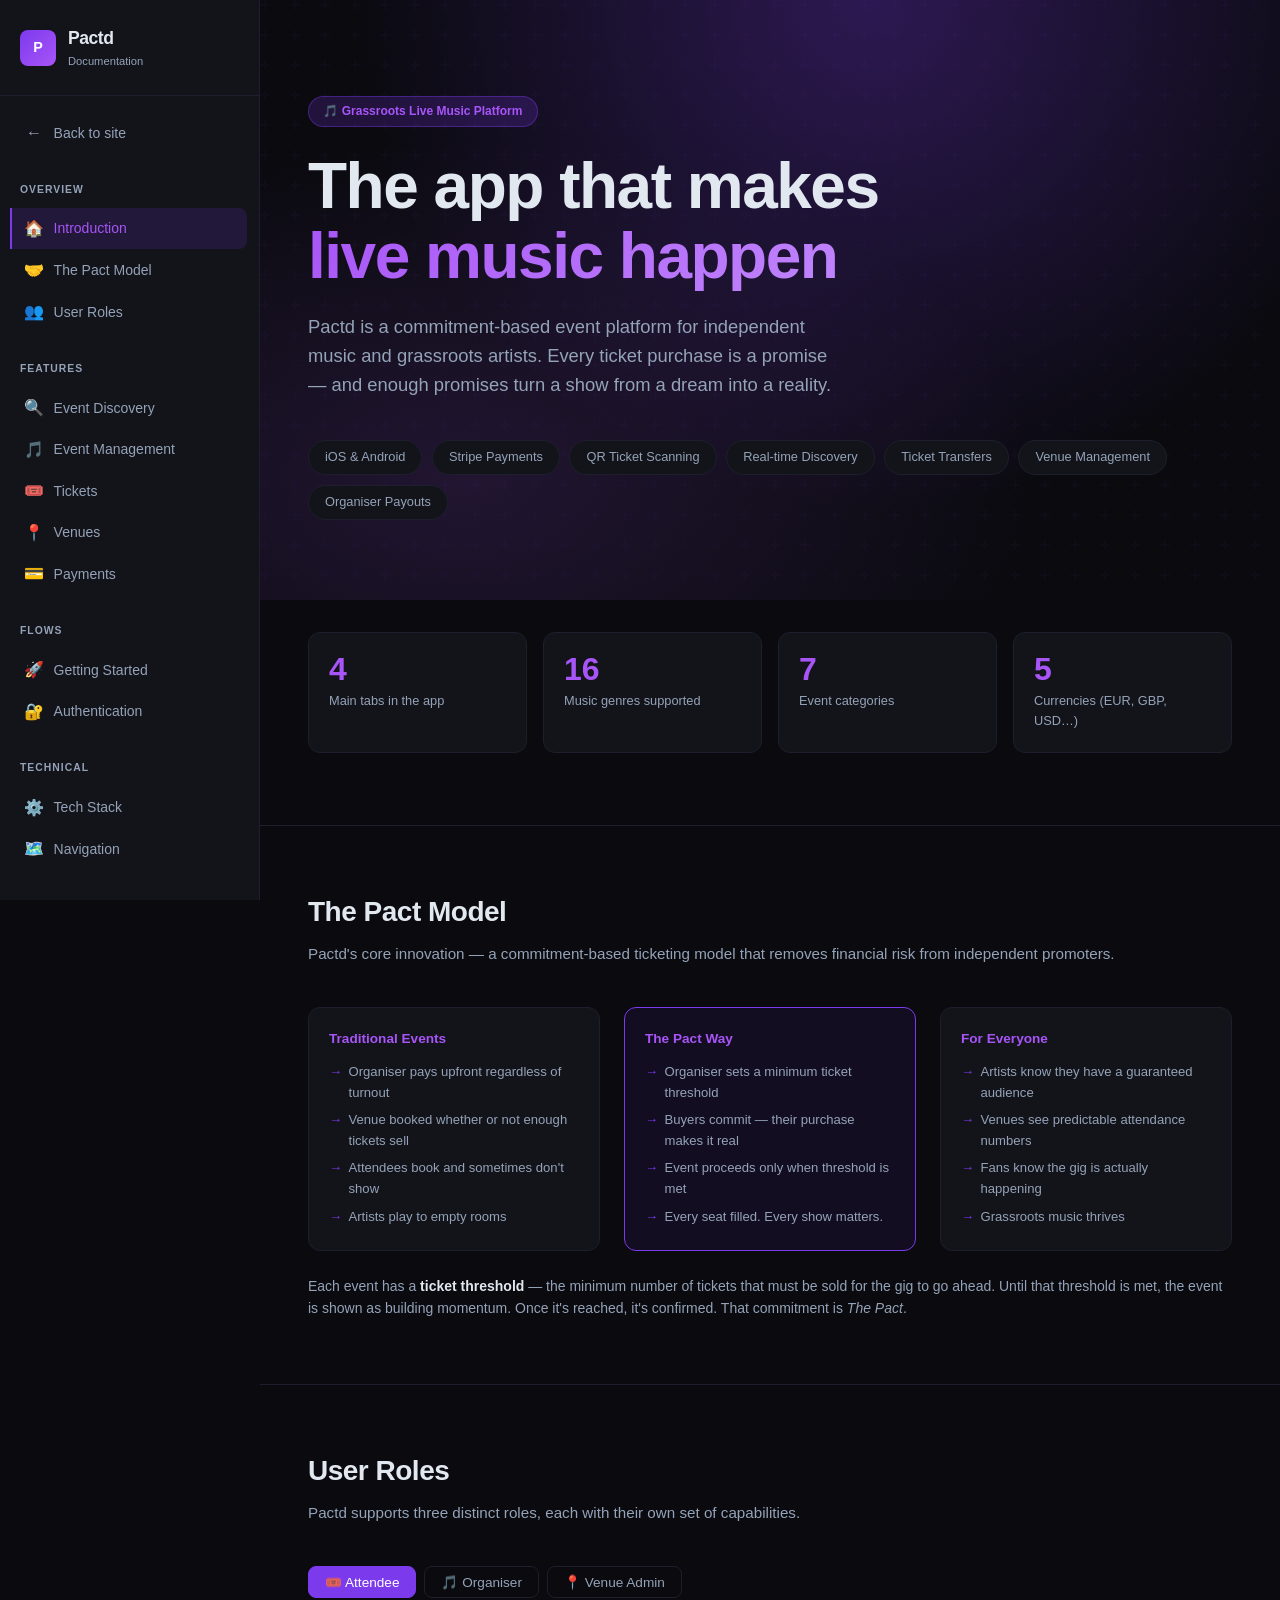
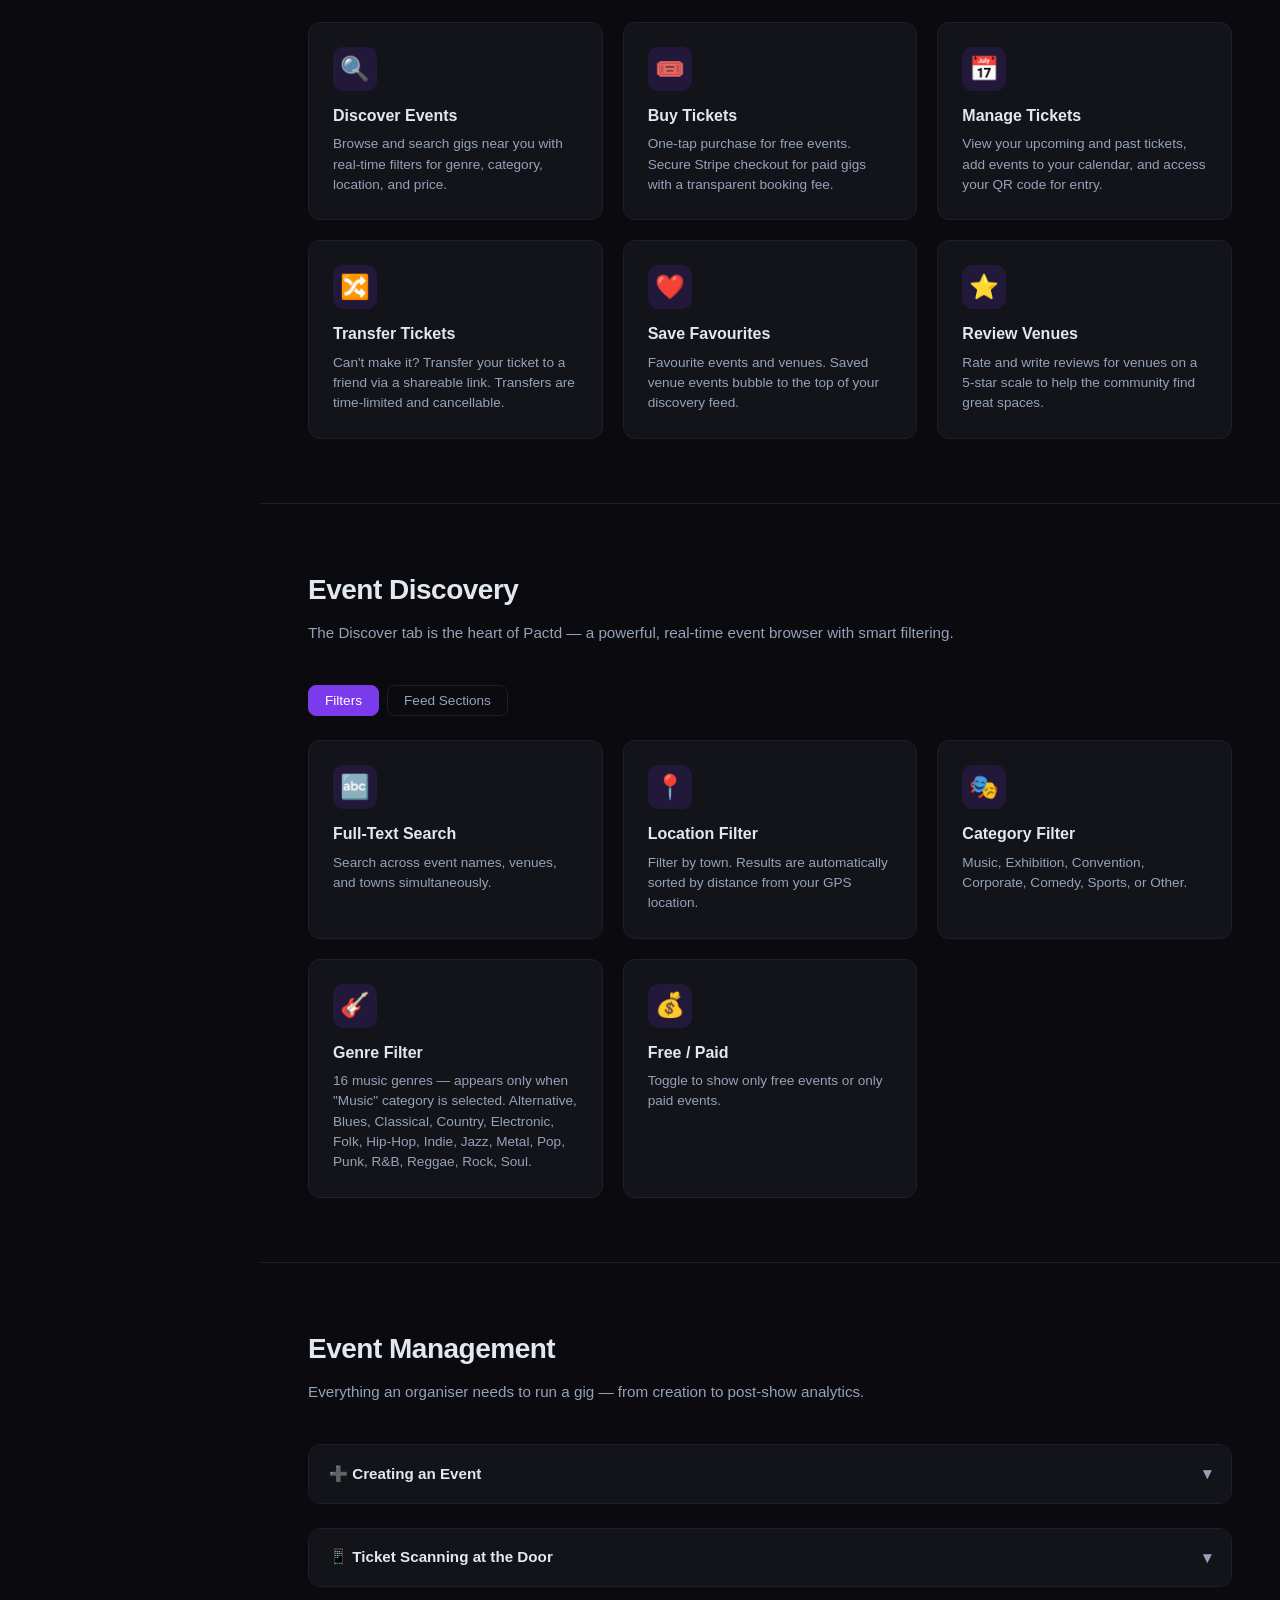
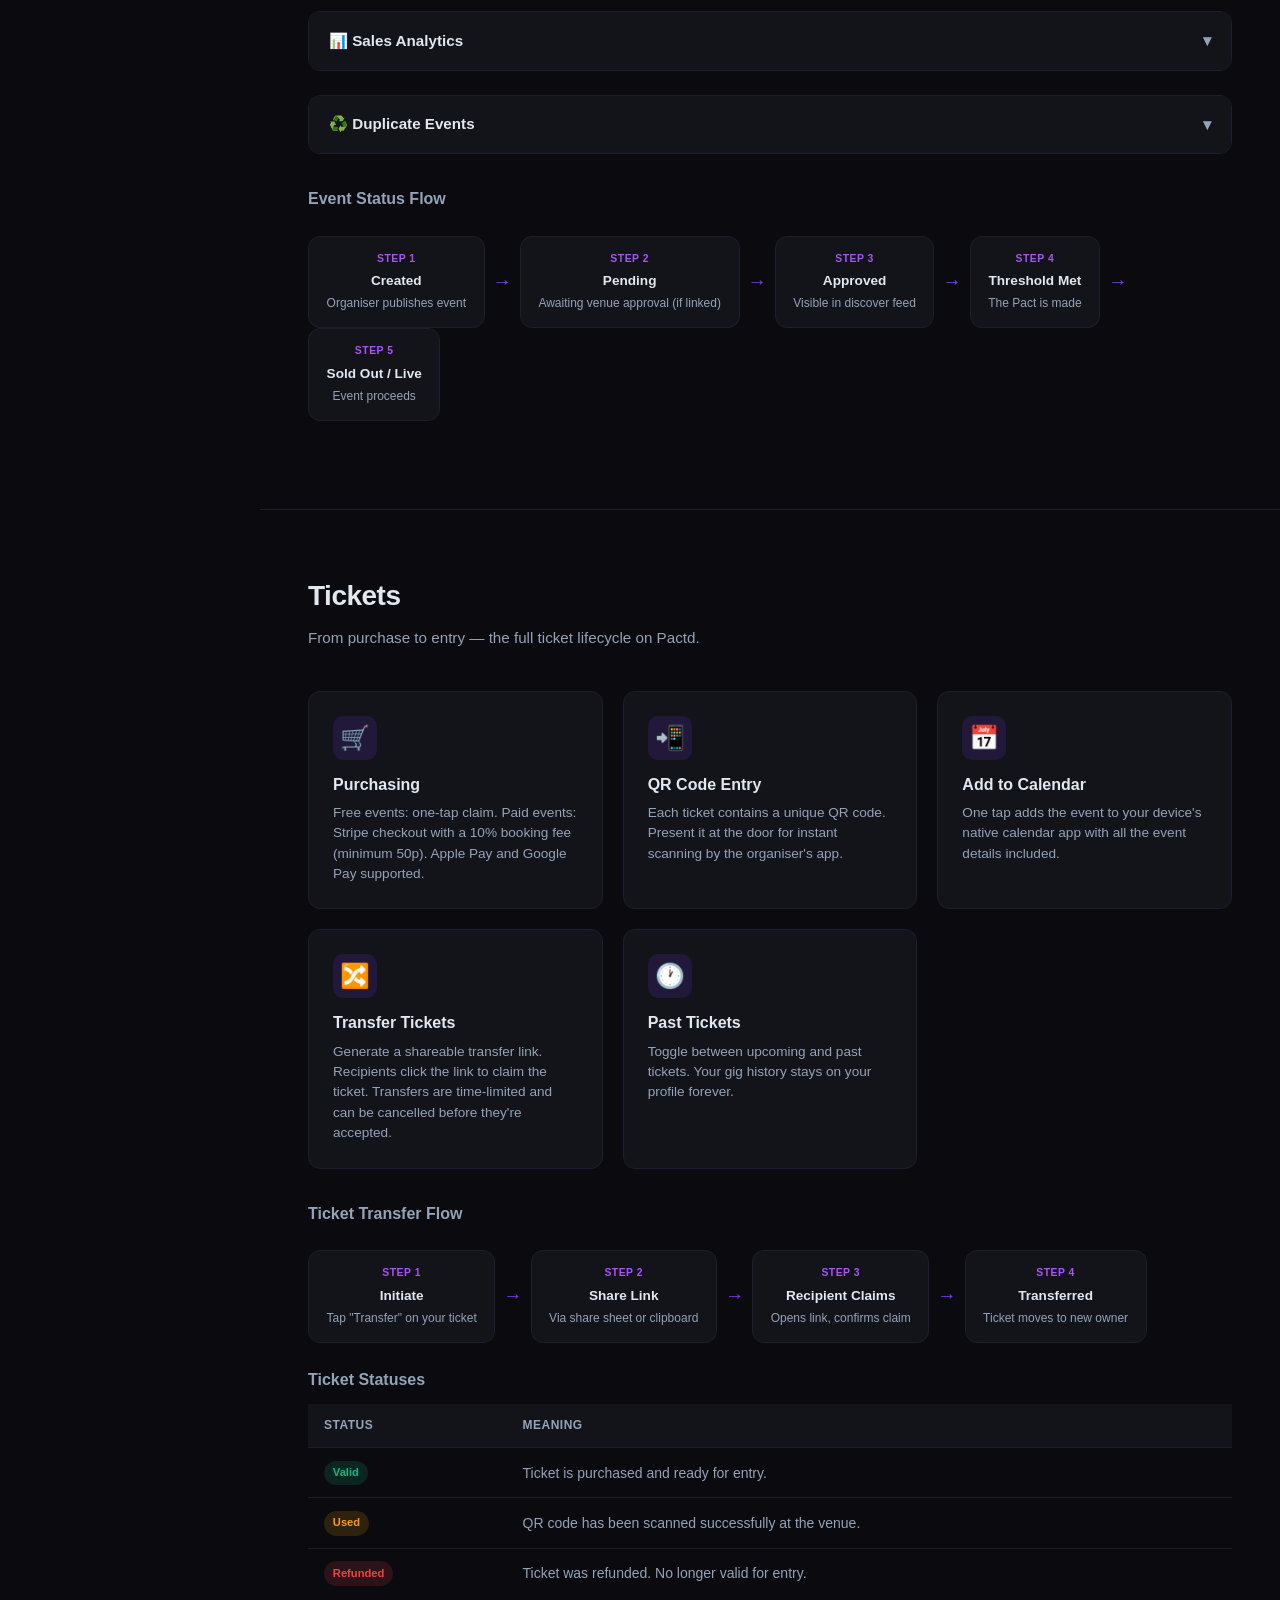
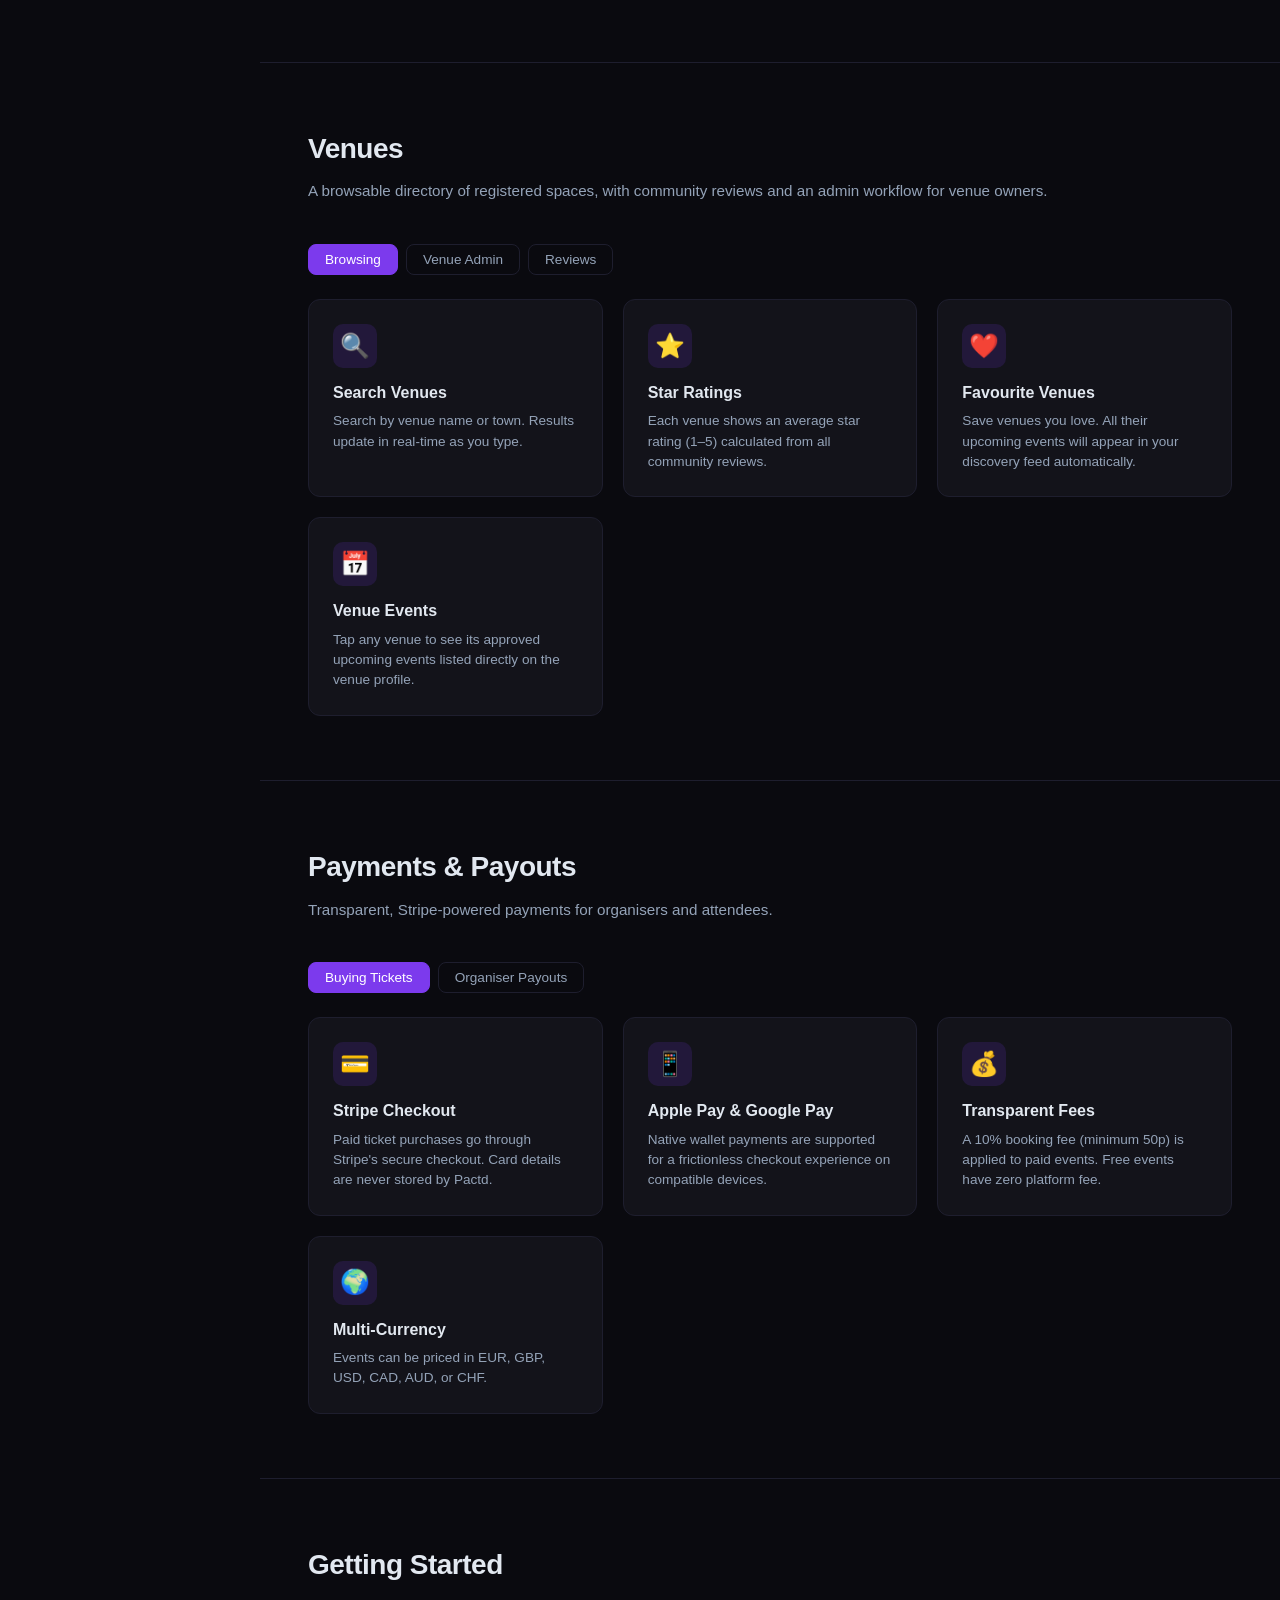
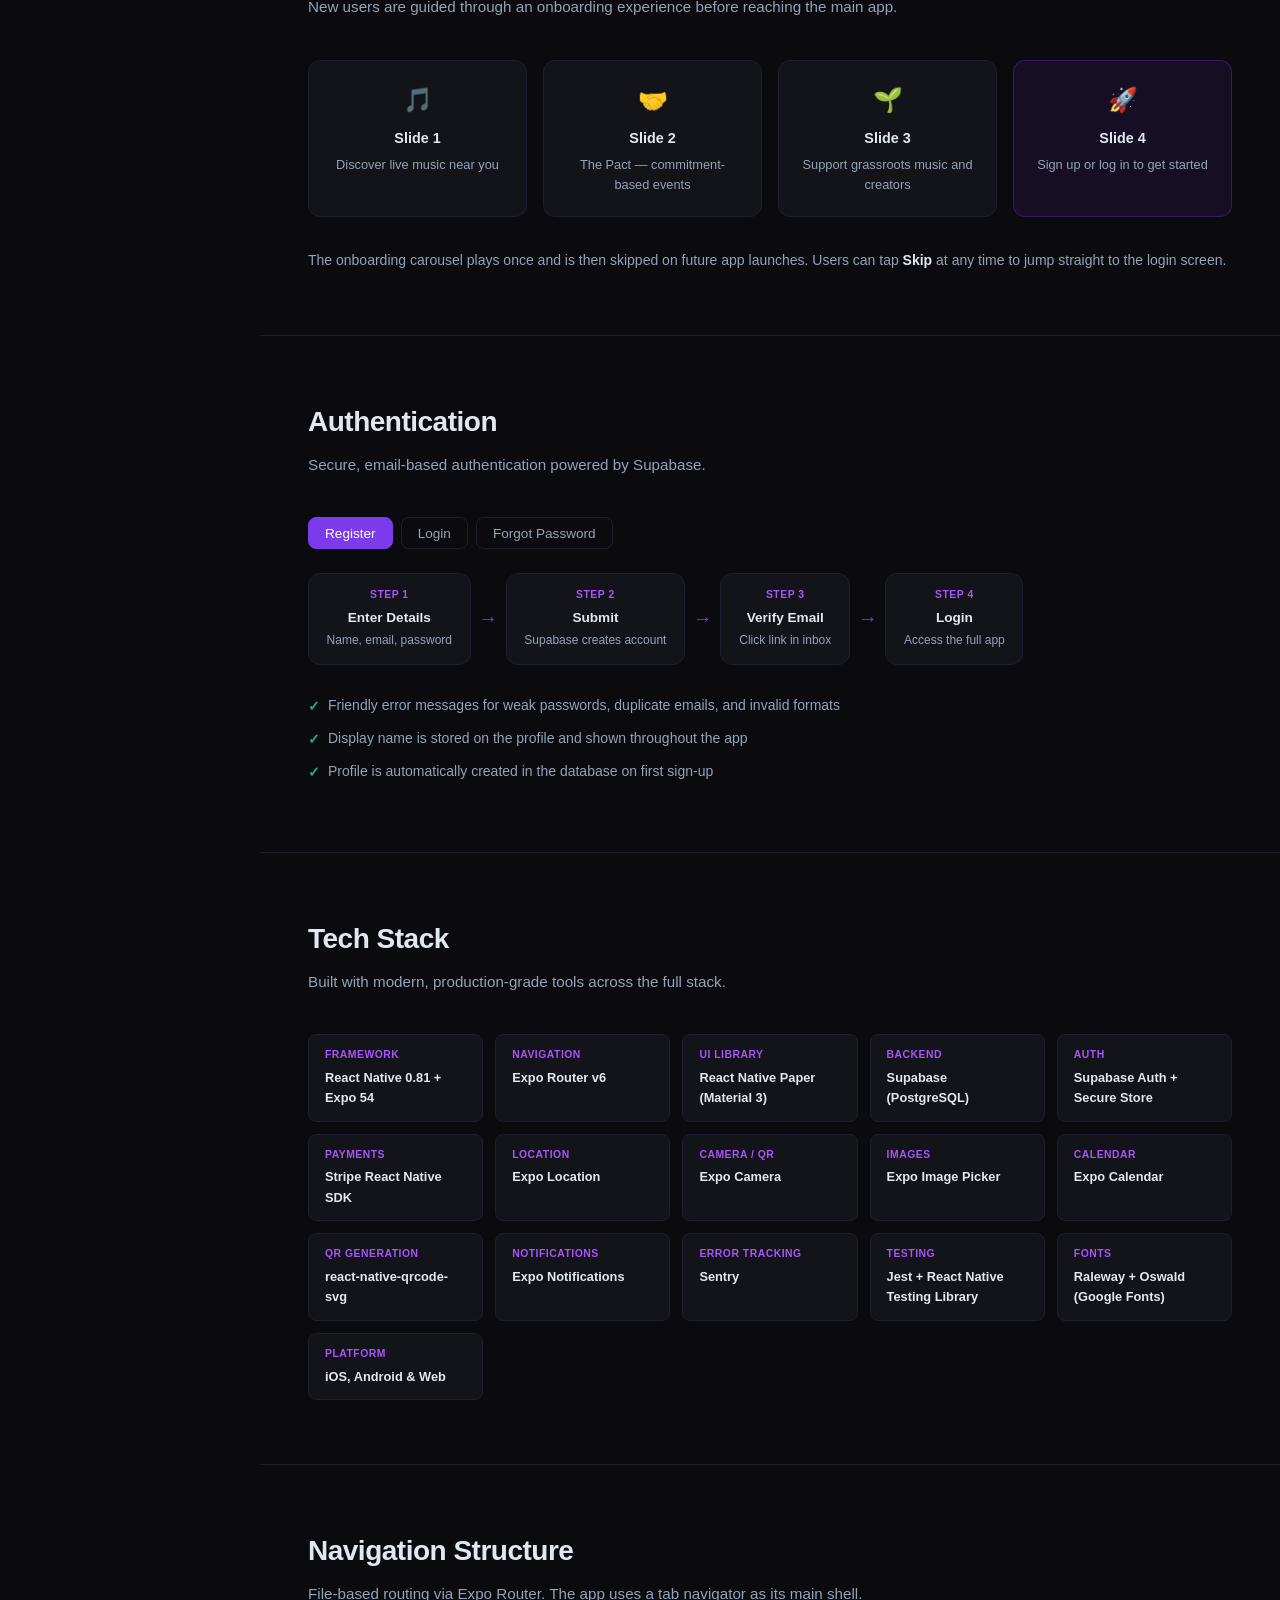
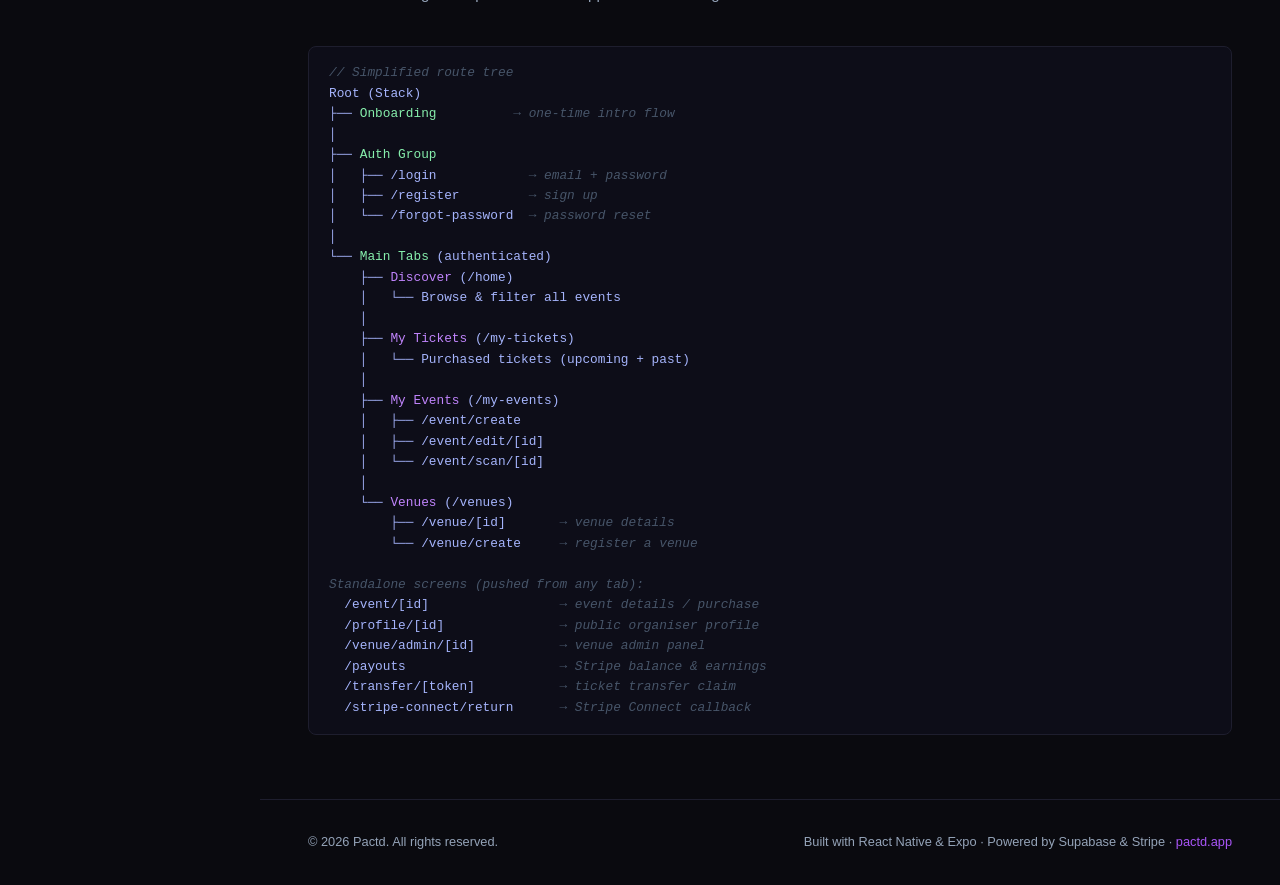
==== docs/index.html @ 8079dcaa "Adds docs page and links it into the main site nav and footer Co-Authored-By: Claude Sonnet 4.6 <nor" ====
<!DOCTYPE html>
<html lang="en">
<head>
  <meta charset="UTF-8" />
  <meta name="viewport" content="width=device-width, initial-scale=1.0" />
  <title>Pactd — Make It Happen</title>
  <meta name="description" content="Pactd is the commitment-based live music platform where ticket purchases make events happen. Discover, create, and attend live gigs powered by The Pact." />

  <style>
    :root {
      --bg:        #0A0A0F;
      --surface:   #13131A;
      --border:    #1E1E2E;
      --accent:    #7C3AED;
      --accent2:   #A855F7;
      --text:      #E2E8F0;
      --muted:     #94A3B8;
      --success:   #10B981;
      --warning:   #F59E0B;
      --danger:    #EF4444;
      --radius:    12px;
      --sidebar-w: 260px;
    }

    *, *::before, *::after { box-sizing: border-box; margin: 0; padding: 0; }

    html { scroll-behavior: smooth; }

    body {
      font-family: -apple-system, BlinkMacSystemFont, 'Segoe UI', Roboto, sans-serif;
      background: var(--bg);
      color: var(--text);
      line-height: 1.6;
    }

    /* ── Sidebar ── */
    .sidebar {
      position: fixed;
      top: 0; left: 0; bottom: 0;
      width: var(--sidebar-w);
      background: var(--surface);
      border-right: 1px solid var(--border);
      overflow-y: auto;
      z-index: 100;
      display: flex;
      flex-direction: column;
      padding: 0 0 2rem;
    }

    .sidebar-logo {
      padding: 1.5rem 1.25rem;
      border-bottom: 1px solid var(--border);
      display: flex;
      align-items: center;
      gap: .75rem;
    }

    .logo-mark {
      width: 36px; height: 36px;
      background: linear-gradient(135deg, var(--accent), var(--accent2));
      border-radius: 8px;
      display: flex; align-items: center; justify-content: center;
      font-weight: 800; font-size: .9rem; color: #fff;
      flex-shrink: 0;
    }

    .logo-text { font-weight: 700; font-size: 1.1rem; letter-spacing: -.5px; }
    .logo-sub  { font-size: .7rem; color: var(--muted); margin-top: 1px; }

    .sidebar nav { padding: 1rem .75rem; flex: 1; }

    .nav-section { margin-bottom: 1.5rem; }
    .nav-label {
      font-size: .65rem; font-weight: 700; letter-spacing: 1px;
      text-transform: uppercase; color: var(--muted);
      padding: .25rem .5rem; margin-bottom: .35rem;
    }

    .nav-link {
      display: flex; align-items: center; gap: .6rem;
      padding: .5rem .75rem;
      border-radius: 8px;
      color: var(--muted);
      text-decoration: none;
      font-size: .875rem;
      transition: all .15s;
      cursor: pointer;
    }
    .nav-link:hover, .nav-link.active {
      background: rgba(124,58,237,.15);
      color: var(--accent2);
    }
    .nav-link .icon { font-size: 1rem; width: 1.25rem; text-align: center; }

    /* ── Main content ── */
    .main {
      margin-left: var(--sidebar-w);
      min-height: 100vh;
    }

    /* ── Hero ── */
    .hero {
      background: radial-gradient(ellipse at 60% 0%, rgba(124,58,237,.3) 0%, transparent 60%),
                  radial-gradient(ellipse at 20% 80%, rgba(168,85,247,.15) 0%, transparent 50%),
                  var(--bg);
      padding: 6rem 3rem 5rem;
      position: relative;
      overflow: hidden;
    }

    .hero::after {
      content: '';
      position: absolute;
      inset: 0;
      background: url("data:image/svg+xml,%3Csvg width='60' height='60' viewBox='0 0 60 60' xmlns='http://www.w3.org/2000/svg'%3E%3Cg fill='none' fill-rule='evenodd'%3E%3Cg fill='%237C3AED' fill-opacity='0.03'%3E%3Cpath d='M36 34v-4h-2v4h-4v2h4v4h2v-4h4v-2h-4zm0-30V0h-2v4h-4v2h4v4h2V6h4V4h-4zM6 34v-4H4v4H0v2h4v4h2v-4h4v-2H6zM6 4V0H4v4H0v2h4v4h2V6h4V4H6z'/%3E%3C/g%3E%3C/g%3E%3C/svg%3E");
      pointer-events: none;
    }

    .hero-badge {
      display: inline-flex; align-items: center; gap: .5rem;
      background: rgba(124,58,237,.2);
      border: 1px solid rgba(124,58,237,.4);
      border-radius: 999px;
      padding: .3rem .9rem;
      font-size: .75rem; font-weight: 600; color: var(--accent2);
      margin-bottom: 1.5rem;
      position: relative; z-index: 1;
    }

    .hero h1 {
      font-size: clamp(2.5rem, 5vw, 4rem);
      font-weight: 800;
      line-height: 1.1;
      letter-spacing: -1.5px;
      margin-bottom: 1.25rem;
      position: relative; z-index: 1;
    }

    .hero h1 span {
      background: linear-gradient(135deg, var(--accent2), #C084FC);
      -webkit-background-clip: text;
      -webkit-text-fill-color: transparent;
      background-clip: text;
    }

    .hero-sub {
      font-size: 1.15rem; color: var(--muted);
      max-width: 540px; margin-bottom: 2.5rem;
      position: relative; z-index: 1;
    }

    .hero-pills {
      display: flex; flex-wrap: wrap; gap: .6rem;
      position: relative; z-index: 1;
    }

    .pill {
      background: var(--surface);
      border: 1px solid var(--border);
      border-radius: 999px;
      padding: .4rem 1rem;
      font-size: .8rem; color: var(--muted);
      transition: all .2s;
    }
    .pill:hover { border-color: var(--accent); color: var(--accent2); }

    /* ── Sections ── */
    .section { padding: 4rem 3rem; border-top: 1px solid var(--border); }
    .section-title {
      font-size: 1.75rem; font-weight: 700; letter-spacing: -.5px;
      margin-bottom: .5rem;
    }
    .section-sub {
      color: var(--muted); font-size: .95rem; margin-bottom: 2.5rem;
    }

    /* ── Feature cards grid ── */
    .cards {
      display: grid;
      grid-template-columns: repeat(auto-fill, minmax(280px, 1fr));
      gap: 1.25rem;
    }

    .card {
      background: var(--surface);
      border: 1px solid var(--border);
      border-radius: var(--radius);
      padding: 1.5rem;
      transition: border-color .2s, transform .2s;
      cursor: default;
    }
    .card:hover {
      border-color: var(--accent);
      transform: translateY(-2px);
    }

    .card-icon {
      font-size: 1.5rem;
      margin-bottom: .75rem;
      width: 44px; height: 44px;
      background: rgba(124,58,237,.15);
      border-radius: 10px;
      display: flex; align-items: center; justify-content: center;
    }

    .card h3 { font-size: 1rem; font-weight: 600; margin-bottom: .35rem; }
    .card p  { font-size: .85rem; color: var(--muted); line-height: 1.5; }

    /* ── Tabs ── */
    .tabs { display: flex; gap: .5rem; margin-bottom: 1.5rem; flex-wrap: wrap; }

    .tab {
      padding: .45rem 1rem;
      border-radius: 8px;
      border: 1px solid var(--border);
      background: transparent;
      color: var(--muted);
      font-size: .85rem; font-weight: 500;
      cursor: pointer; transition: all .15s;
    }
    .tab.active { background: var(--accent); border-color: var(--accent); color: #fff; }
    .tab:hover:not(.active) { border-color: var(--accent); color: var(--accent2); }

    .tab-panel { display: none; }
    .tab-panel.active { display: block; }

    /* ── Accordion ── */
    .accordion { border: 1px solid var(--border); border-radius: var(--radius); overflow: hidden; }
    .accordion + .accordion { margin-top: .75rem; }

    .accordion-header {
      display: flex; align-items: center; justify-content: space-between;
      padding: 1rem 1.25rem;
      background: var(--surface);
      cursor: pointer; user-select: none;
      font-weight: 600; font-size: .95rem;
      transition: background .15s;
    }
    .accordion-header:hover { background: rgba(124,58,237,.08); }
    .accordion-header .acc-icon { color: var(--muted); font-size: 1rem; transition: transform .25s; }
    .accordion-header.open .acc-icon { transform: rotate(180deg); }

    .accordion-body {
      max-height: 0; overflow: hidden;
      transition: max-height .35s ease;
      background: var(--bg);
    }
    .accordion-body.open { max-height: 1200px; }
    .accordion-body-inner { padding: 1.25rem; }

    /* ── Flow diagram ── */
    .flow {
      display: flex; flex-wrap: wrap; align-items: center; gap: 0;
      margin: 1.5rem 0;
    }

    .flow-step {
      background: var(--surface);
      border: 1px solid var(--border);
      border-radius: var(--radius);
      padding: .85rem 1.1rem;
      font-size: .85rem;
      text-align: center;
      min-width: 130px;
    }
    .flow-step .step-num {
      font-size: .65rem; font-weight: 700; color: var(--accent2);
      text-transform: uppercase; letter-spacing: .5px;
      margin-bottom: .2rem;
    }
    .flow-step .step-label { font-weight: 600; }
    .flow-step .step-sub { color: var(--muted); font-size: .75rem; margin-top: .15rem; }

    .flow-arrow {
      padding: 0 .5rem;
      color: var(--accent);
      font-size: 1.2rem;
    }

    /* ── Role table ── */
    .role-table {
      width: 100%; border-collapse: collapse;
      font-size: .875rem;
    }
    .role-table th {
      text-align: left; padding: .75rem 1rem;
      background: var(--surface); font-weight: 600;
      border-bottom: 1px solid var(--border);
      color: var(--muted); font-size: .75rem;
      text-transform: uppercase; letter-spacing: .5px;
    }
    .role-table td {
      padding: .75rem 1rem;
      border-bottom: 1px solid var(--border);
    }
    .role-table tr:last-child td { border-bottom: none; }
    .role-table tr:hover td { background: rgba(124,58,237,.04); }

    .badge {
      display: inline-block;
      padding: .2rem .55rem;
      border-radius: 999px;
      font-size: .7rem; font-weight: 600;
    }
    .badge-green  { background: rgba(16,185,129,.15); color: var(--success); }
    .badge-purple { background: rgba(124,58,237,.15); color: var(--accent2); }
    .badge-amber  { background: rgba(245,158,11,.15); color: var(--warning); }
    .badge-red    { background: rgba(239,68,68,.15);  color: var(--danger); }

    /* ── Tech stack ── */
    .tech-grid {
      display: grid;
      grid-template-columns: repeat(auto-fill, minmax(160px, 1fr));
      gap: .75rem;
    }
    .tech-item {
      background: var(--surface);
      border: 1px solid var(--border);
      border-radius: 8px;
      padding: .75rem 1rem;
      font-size: .8rem;
    }
    .tech-item .tech-cat { color: var(--accent2); font-size: .65rem; font-weight: 700; text-transform: uppercase; letter-spacing: .5px; margin-bottom: .25rem; }
    .tech-item .tech-name { font-weight: 600; }

    /* ── Stat bar ── */
    .stats-row {
      display: grid;
      grid-template-columns: repeat(auto-fill, minmax(180px, 1fr));
      gap: 1rem; margin-bottom: 3rem;
    }
    .stat-card {
      background: var(--surface);
      border: 1px solid var(--border);
      border-radius: var(--radius);
      padding: 1.25rem;
    }
    .stat-card .stat-val { font-size: 2rem; font-weight: 800; color: var(--accent2); line-height: 1; }
    .stat-card .stat-label { font-size: .8rem; color: var(--muted); margin-top: .35rem; }

    /* ── Nav highlight on scroll ── */
    .nav-link { border-left: 2px solid transparent; margin-left: -2px; border-radius: 0 8px 8px 0; padding-left: .75rem; }
    .nav-link.active { border-left-color: var(--accent); }

    /* ── Codeblock ── */
    .code-block {
      background: #0D0D18;
      border: 1px solid var(--border);
      border-radius: 8px;
      padding: 1rem 1.25rem;
      font-family: 'SF Mono', 'Fira Mono', monospace;
      font-size: .8rem;
      color: #A5B4FC;
      overflow-x: auto;
      white-space: pre;
      line-height: 1.6;
    }
    .code-block .kw { color: #C084FC; }
    .code-block .str { color: #86EFAC; }
    .code-block .cm { color: #475569; font-style: italic; }

    /* ── Mobile ── */
    .hamburger {
      display: none;
      position: fixed; top: 1rem; left: 1rem;
      z-index: 200;
      background: var(--surface);
      border: 1px solid var(--border);
      border-radius: 8px;
      width: 40px; height: 40px;
      align-items: center; justify-content: center;
      cursor: pointer; font-size: 1.1rem;
    }

    .sidebar-overlay {
      display: none;
      position: fixed; inset: 0;
      background: rgba(0,0,0,.6);
      z-index: 99;
    }

    @media (max-width: 768px) {
      .sidebar { transform: translateX(-100%); transition: transform .25s; }
      .sidebar.open { transform: translateX(0); }
      .sidebar-overlay.open { display: block; }
      .main { margin-left: 0; }
      .hamburger { display: flex; }
      .hero { padding: 5rem 1.5rem 3rem; }
      .section { padding: 3rem 1.5rem; }
      .flow { gap: .25rem; }
      .flow-step { min-width: 100px; font-size: .75rem; }
    }

    /* ── Pact diagram ── */
    .pact-diagram {
      display: flex; gap: 1.5rem; align-items: stretch; flex-wrap: wrap;
      margin: 1.5rem 0;
    }
    .pact-box {
      flex: 1; min-width: 220px;
      background: var(--surface);
      border: 1px solid var(--border);
      border-radius: var(--radius);
      padding: 1.25rem;
    }
    .pact-box.highlight { border-color: var(--accent); background: rgba(124,58,237,.08); }
    .pact-box h4 { font-size: .85rem; font-weight: 700; margin-bottom: .5rem; color: var(--accent2); }
    .pact-box ul { list-style: none; }
    .pact-box ul li { font-size: .82rem; color: var(--muted); padding: .2rem 0; display: flex; gap: .4rem; }
    .pact-box ul li::before { content: '→'; color: var(--accent); }

    /* ── Footer ── */
    footer {
      border-top: 1px solid var(--border);
      padding: 2rem 3rem;
      color: var(--muted); font-size: .8rem;
      display: flex; justify-content: space-between; flex-wrap: wrap; gap: 1rem;
    }

    a { color: var(--accent2); text-decoration: none; }
    a:hover { text-decoration: underline; }

    ul.feature-list { list-style: none; }
    ul.feature-list li {
      padding: .3rem 0;
      font-size: .875rem; color: var(--muted);
      display: flex; gap: .5rem; align-items: flex-start;
    }
    ul.feature-list li::before { content: '✓'; color: var(--success); font-weight: 700; flex-shrink: 0; margin-top: 1px; }
  </style>
</head>
<body>

<!-- Mobile hamburger -->
<button class="hamburger" onclick="toggleSidebar()" aria-label="Menu">☰</button>
<div class="sidebar-overlay" id="overlay" onclick="toggleSidebar()"></div>

<!-- Sidebar -->
<aside class="sidebar" id="sidebar">
  <a href="/" class="sidebar-logo" style="text-decoration:none;color:inherit;">
    <div class="logo-mark">P</div>
    <div>
      <div class="logo-text">Pactd</div>
      <div class="logo-sub">Documentation</div>
    </div>
  </a>

  <nav>
    <div class="nav-section">
      <a class="nav-link" href="/">
        <span class="icon">←</span> Back to site
      </a>
    </div>

    <div class="nav-section">
      <div class="nav-label">Overview</div>
      <a class="nav-link active" href="#intro" onclick="closeMobile()">
        <span class="icon">🏠</span> Introduction
      </a>
      <a class="nav-link" href="#the-pact" onclick="closeMobile()">
        <span class="icon">🤝</span> The Pact Model
      </a>
      <a class="nav-link" href="#roles" onclick="closeMobile()">
        <span class="icon">👥</span> User Roles
      </a>
    </div>

    <div class="nav-section">
      <div class="nav-label">Features</div>
      <a class="nav-link" href="#discovery" onclick="closeMobile()">
        <span class="icon">🔍</span> Event Discovery
      </a>
      <a class="nav-link" href="#events" onclick="closeMobile()">
        <span class="icon">🎵</span> Event Management
      </a>
      <a class="nav-link" href="#tickets" onclick="closeMobile()">
        <span class="icon">🎟️</span> Tickets
      </a>
      <a class="nav-link" href="#venues" onclick="closeMobile()">
        <span class="icon">📍</span> Venues
      </a>
      <a class="nav-link" href="#payments" onclick="closeMobile()">
        <span class="icon">💳</span> Payments
      </a>
    </div>

    <div class="nav-section">
      <div class="nav-label">Flows</div>
      <a class="nav-link" href="#onboarding" onclick="closeMobile()">
        <span class="icon">🚀</span> Getting Started
      </a>
      <a class="nav-link" href="#auth" onclick="closeMobile()">
        <span class="icon">🔐</span> Authentication
      </a>
    </div>

    <div class="nav-section">
      <div class="nav-label">Technical</div>
      <a class="nav-link" href="#stack" onclick="closeMobile()">
        <span class="icon">⚙️</span> Tech Stack
      </a>
      <a class="nav-link" href="#navigation" onclick="closeMobile()">
        <span class="icon">🗺️</span> Navigation
      </a>
    </div>
  </nav>
</aside>

<!-- Main content -->
<main class="main">

  <!-- Hero -->
  <section class="hero" id="intro">
    <div class="hero-badge">🎵 Grassroots Live Music Platform</div>
    <h1>The app that makes<br><span>live music happen</span></h1>
    <p class="hero-sub">
      Pactd is a commitment-based event platform for independent music and grassroots artists.
      Every ticket purchase is a promise — and enough promises turn a show from a dream into a reality.
    </p>
    <div class="hero-pills">
      <span class="pill">iOS & Android</span>
      <span class="pill">Stripe Payments</span>
      <span class="pill">QR Ticket Scanning</span>
      <span class="pill">Real-time Discovery</span>
      <span class="pill">Ticket Transfers</span>
      <span class="pill">Venue Management</span>
      <span class="pill">Organiser Payouts</span>
    </div>
  </section>

  <!-- Stats -->
  <section class="section" id="overview" style="border-top:none; padding-top:2rem; padding-bottom:1.5rem;">
    <div class="stats-row">
      <div class="stat-card">
        <div class="stat-val">4</div>
        <div class="stat-label">Main tabs in the app</div>
      </div>
      <div class="stat-card">
        <div class="stat-val">16</div>
        <div class="stat-label">Music genres supported</div>
      </div>
      <div class="stat-card">
        <div class="stat-val">7</div>
        <div class="stat-label">Event categories</div>
      </div>
      <div class="stat-card">
        <div class="stat-val">5</div>
        <div class="stat-label">Currencies (EUR, GBP, USD…)</div>
      </div>
    </div>
  </section>

  <!-- The Pact -->
  <section class="section" id="the-pact">
    <div class="section-title">The Pact Model</div>
    <p class="section-sub">Pactd's core innovation — a commitment-based ticketing model that removes financial risk from independent promoters.</p>

    <div class="pact-diagram">
      <div class="pact-box">
        <h4>Traditional Events</h4>
        <ul>
          <li>Organiser pays upfront regardless of turnout</li>
          <li>Venue booked whether or not enough tickets sell</li>
          <li>Attendees book and sometimes don't show</li>
          <li>Artists play to empty rooms</li>
        </ul>
      </div>

      <div class="pact-box highlight">
        <h4>The Pact Way</h4>
        <ul>
          <li>Organiser sets a minimum ticket threshold</li>
          <li>Buyers commit — their purchase makes it real</li>
          <li>Event proceeds only when threshold is met</li>
          <li>Every seat filled. Every show matters.</li>
        </ul>
      </div>

      <div class="pact-box">
        <h4>For Everyone</h4>
        <ul>
          <li>Artists know they have a guaranteed audience</li>
          <li>Venues see predictable attendance numbers</li>
          <li>Fans know the gig is actually happening</li>
          <li>Grassroots music thrives</li>
        </ul>
      </div>
    </div>

    <p style="color:var(--muted); font-size:.875rem;">
      Each event has a <strong style="color:var(--text)">ticket threshold</strong> — the minimum number of tickets that must be sold for the gig to go ahead.
      Until that threshold is met, the event is shown as building momentum. Once it's reached, it's confirmed. That commitment is <em>The Pact</em>.
    </p>
  </section>

  <!-- Roles -->
  <section class="section" id="roles">
    <div class="section-title">User Roles</div>
    <p class="section-sub">Pactd supports three distinct roles, each with their own set of capabilities.</p>

    <div class="tabs" id="roles-tabs">
      <button class="tab active" onclick="switchTab('roles', 'attendee', this)">🎟️ Attendee</button>
      <button class="tab" onclick="switchTab('roles', 'organiser', this)">🎵 Organiser</button>
      <button class="tab" onclick="switchTab('roles', 'venue-admin', this)">📍 Venue Admin</button>
    </div>

    <div id="roles-attendee" class="tab-panel active">
      <div class="cards">
        <div class="card">
          <div class="card-icon">🔍</div>
          <h3>Discover Events</h3>
          <p>Browse and search gigs near you with real-time filters for genre, category, location, and price.</p>
        </div>
        <div class="card">
          <div class="card-icon">🎟️</div>
          <h3>Buy Tickets</h3>
          <p>One-tap purchase for free events. Secure Stripe checkout for paid gigs with a transparent booking fee.</p>
        </div>
        <div class="card">
          <div class="card-icon">📅</div>
          <h3>Manage Tickets</h3>
          <p>View your upcoming and past tickets, add events to your calendar, and access your QR code for entry.</p>
        </div>
        <div class="card">
          <div class="card-icon">🔀</div>
          <h3>Transfer Tickets</h3>
          <p>Can't make it? Transfer your ticket to a friend via a shareable link. Transfers are time-limited and cancellable.</p>
        </div>
        <div class="card">
          <div class="card-icon">❤️</div>
          <h3>Save Favourites</h3>
          <p>Favourite events and venues. Saved venue events bubble to the top of your discovery feed.</p>
        </div>
        <div class="card">
          <div class="card-icon">⭐</div>
          <h3>Review Venues</h3>
          <p>Rate and write reviews for venues on a 5-star scale to help the community find great spaces.</p>
        </div>
      </div>
    </div>

    <div id="roles-organiser" class="tab-panel">
      <div class="cards">
        <div class="card">
          <div class="card-icon">➕</div>
          <h3>Create Events</h3>
          <p>Set up gigs with full details: artist name, venue, date, time, ticket quantity, threshold, price, description, image, category, and genre.</p>
        </div>
        <div class="card">
          <div class="card-icon">📋</div>
          <h3>Manage Events</h3>
          <p>Edit event details, monitor ticket sales, and duplicate past events for quick re-scheduling.</p>
        </div>
        <div class="card">
          <div class="card-icon">📱</div>
          <h3>QR Scanning</h3>
          <p>Use the built-in scanner to check guests in at the door. Switch between scan mode and an attendee list view.</p>
        </div>
        <div class="card">
          <div class="card-icon">📊</div>
          <h3>Sales Analytics</h3>
          <p>View a timeline chart of ticket sales for each event so you can track momentum and demand.</p>
        </div>
        <div class="card">
          <div class="card-icon">💷</div>
          <h3>Stripe Payouts</h3>
          <p>Connect a Stripe account to receive payments. View your available balance, pending balance, and per-event earnings breakdown.</p>
        </div>
      </div>
    </div>

    <div id="roles-venue-admin" class="tab-panel">
      <div class="cards">
        <div class="card">
          <div class="card-icon">🏛️</div>
          <h3>Register a Venue</h3>
          <p>Add your venue to Pactd with a name, address, description, image, and GPS location. Venue registration goes through an approval workflow.</p>
        </div>
        <div class="card">
          <div class="card-icon">✅</div>
          <h3>Approve Events</h3>
          <p>Review and approve or reject event applications from organisers who want to use your venue.</p>
        </div>
        <div class="card">
          <div class="card-icon">✏️</div>
          <h3>Edit Venue Details</h3>
          <p>Keep your venue profile up-to-date: images, description, contact info, and location data.</p>
        </div>
        <div class="card">
          <div class="card-icon">🎵</div>
          <h3>Auto-fill Events</h3>
          <p>When creating events, venue admins have the venue fields automatically populated from their registered venue.</p>
        </div>
      </div>
    </div>
  </section>

  <!-- Discovery -->
  <section class="section" id="discovery">
    <div class="section-title">Event Discovery</div>
    <p class="section-sub">The Discover tab is the heart of Pactd — a powerful, real-time event browser with smart filtering.</p>

    <div class="tabs" id="disc-tabs">
      <button class="tab active" onclick="switchTab('disc', 'filters', this)">Filters</button>
      <button class="tab" onclick="switchTab('disc', 'sections', this)">Feed Sections</button>
    </div>

    <div id="disc-filters" class="tab-panel active">
      <div class="cards">
        <div class="card">
          <div class="card-icon">🔤</div>
          <h3>Full-Text Search</h3>
          <p>Search across event names, venues, and towns simultaneously.</p>
        </div>
        <div class="card">
          <div class="card-icon">📍</div>
          <h3>Location Filter</h3>
          <p>Filter by town. Results are automatically sorted by distance from your GPS location.</p>
        </div>
        <div class="card">
          <div class="card-icon">🎭</div>
          <h3>Category Filter</h3>
          <p>Music, Exhibition, Convention, Corporate, Comedy, Sports, or Other.</p>
        </div>
        <div class="card">
          <div class="card-icon">🎸</div>
          <h3>Genre Filter</h3>
          <p>16 music genres — appears only when "Music" category is selected. Alternative, Blues, Classical, Country, Electronic, Folk, Hip-Hop, Indie, Jazz, Metal, Pop, Punk, R&amp;B, Reggae, Rock, Soul.</p>
        </div>
        <div class="card">
          <div class="card-icon">💰</div>
          <h3>Free / Paid</h3>
          <p>Toggle to show only free events or only paid events.</p>
        </div>
      </div>
    </div>

    <div id="disc-sections" class="tab-panel">
      <div style="display:flex; flex-direction:column; gap:.75rem;">
        <div class="accordion">
          <div class="accordion-header" onclick="toggleAccordion(this)">
            <span>⭐ Favourites Section</span>
            <span class="acc-icon">▾</span>
          </div>
          <div class="accordion-body">
            <div class="accordion-body-inner">
              <p style="color:var(--muted);font-size:.875rem;">Shows all events you've manually favourited, plus every upcoming event from venues you've saved. This section always appears first when you have saved content, ensuring you never miss a gig from your favourite spots.</p>
            </div>
          </div>
        </div>
        <div class="accordion">
          <div class="accordion-header" onclick="toggleAccordion(this)">
            <span>📅 This Week Carousel</span>
            <span class="acc-icon">▾</span>
          </div>
          <div class="accordion-body">
            <div class="accordion-body-inner">
              <p style="color:var(--muted);font-size:.875rem;">A horizontal scrolling carousel of events happening within the next 7 days — a quick glance at what's on imminently without having to scroll the full feed.</p>
            </div>
          </div>
        </div>
        <div class="accordion">
          <div class="accordion-header" onclick="toggleAccordion(this)">
            <span>🗺️ By Location</span>
            <span class="acc-icon">▾</span>
          </div>
          <div class="accordion-body">
            <div class="accordion-body-inner">
              <p style="color:var(--muted);font-size:.875rem;">The main feed groups events by town and sorts towns by distance from your device's current location. Within each town, events are ordered by date. This makes it easy to find local gigs without knowing exactly which areas to search.</p>
            </div>
          </div>
        </div>
        <div class="accordion">
          <div class="accordion-header" onclick="toggleAccordion(this)">
            <span>🚫 Sold Out</span>
            <span class="acc-icon">▾</span>
          </div>
          <div class="accordion-body">
            <div class="accordion-body-inner">
              <p style="color:var(--muted);font-size:.875rem;">Sold-out events are grouped into a separate section at the bottom of the feed. They remain visible for context and social proof — knowing an event sold out can drive interest in future shows from the same organiser.</p>
            </div>
          </div>
        </div>
      </div>
    </div>
  </section>

  <!-- Events -->
  <section class="section" id="events">
    <div class="section-title">Event Management</div>
    <p class="section-sub">Everything an organiser needs to run a gig — from creation to post-show analytics.</p>

    <div style="display:flex; flex-direction:column; gap:.75rem; margin-bottom:2rem;">
      <div class="accordion">
        <div class="accordion-header" onclick="toggleAccordion(this)">
          <span>➕ Creating an Event</span>
          <span class="acc-icon">▾</span>
        </div>
        <div class="accordion-body">
          <div class="accordion-body-inner">
            <p style="color:var(--muted);font-size:.875rem;margin-bottom:1rem;">Fill in the event form with the following information:</p>
            <div style="display:grid;grid-template-columns:repeat(auto-fill,minmax(200px,1fr));gap:.75rem;">
              <div style="background:var(--surface);border:1px solid var(--border);border-radius:8px;padding:.85rem;">
                <div style="font-weight:600;font-size:.85rem;margin-bottom:.3rem;">Basic Info</div>
                <ul class="feature-list" style="font-size:.8rem;">
                  <li>Band / artist name</li>
                  <li>Venue (auto-filled for venue admins)</li>
                  <li>Date and time</li>
                  <li>Description</li>
                  <li>Event image</li>
                </ul>
              </div>
              <div style="background:var(--surface);border:1px solid var(--border);border-radius:8px;padding:.85rem;">
                <div style="font-weight:600;font-size:.85rem;margin-bottom:.3rem;">Ticketing</div>
                <ul class="feature-list" style="font-size:.8rem;">
                  <li>Total ticket quantity</li>
                  <li>Threshold (minimum to proceed)</li>
                  <li>Price + currency</li>
                  <li>Free event toggle</li>
                </ul>
              </div>
              <div style="background:var(--surface);border:1px solid var(--border);border-radius:8px;padding:.85rem;">
                <div style="font-weight:600;font-size:.85rem;margin-bottom:.3rem;">Classification</div>
                <ul class="feature-list" style="font-size:.8rem;">
                  <li>Category (Music, Comedy, etc.)</li>
                  <li>Music genre (if Music category)</li>
                </ul>
              </div>
              <div style="background:var(--surface);border:1px solid var(--border);border-radius:8px;padding:.85rem;">
                <div style="font-weight:600;font-size:.85rem;margin-bottom:.3rem;">Location</div>
                <ul class="feature-list" style="font-size:.8rem;">
                  <li>Address and town</li>
                  <li>GPS coordinates (auto-detected)</li>
                </ul>
              </div>
            </div>
          </div>
        </div>
      </div>

      <div class="accordion">
        <div class="accordion-header" onclick="toggleAccordion(this)">
          <span>📱 Ticket Scanning at the Door</span>
          <span class="acc-icon">▾</span>
        </div>
        <div class="accordion-body">
          <div class="accordion-body-inner">
            <p style="color:var(--muted);font-size:.875rem;margin-bottom:.75rem;">The scanning screen has two modes:</p>
            <div style="display:flex;gap:1rem;flex-wrap:wrap;">
              <div style="flex:1;min-width:200px;background:var(--surface);border:1px solid var(--border);border-radius:8px;padding:1rem;">
                <div style="font-weight:600;margin-bottom:.35rem;">📷 Scan Mode</div>
                <p style="color:var(--muted);font-size:.8rem;">Live camera view that reads a guest's QR code and instantly validates or rejects the ticket with visual feedback.</p>
              </div>
              <div style="flex:1;min-width:200px;background:var(--surface);border:1px solid var(--border);border-radius:8px;padding:1rem;">
                <div style="font-weight:600;margin-bottom:.35rem;">📋 List Mode</div>
                <p style="color:var(--muted);font-size:.8rem;">Full attendee list showing each ticket's status (Valid / Used / Refunded), live attendance counts, and percentage of seats filled.</p>
              </div>
            </div>
          </div>
        </div>
      </div>

      <div class="accordion">
        <div class="accordion-header" onclick="toggleAccordion(this)">
          <span>📊 Sales Analytics</span>
          <span class="acc-icon">▾</span>
        </div>
        <div class="accordion-body">
          <div class="accordion-body-inner">
            <p style="color:var(--muted);font-size:.875rem;">Each event detail screen (for the organiser) includes a chart showing ticket sales over time. Track when demand spikes — after a social post, a press mention, or as the event date approaches — to better plan future events.</p>
          </div>
        </div>
      </div>

      <div class="accordion">
        <div class="accordion-header" onclick="toggleAccordion(this)">
          <span>♻️ Duplicate Events</span>
          <span class="acc-icon">▾</span>
        </div>
        <div class="accordion-body">
          <div class="accordion-body-inner">
            <p style="color:var(--muted);font-size:.875rem;">Regular promoters can duplicate any past event to pre-fill the creation form with all the same details. Just update the date and you're ready to go — great for recurring nights or repeat bookings.</p>
          </div>
        </div>
      </div>
    </div>

    <h3 style="font-size:1rem;font-weight:600;margin-bottom:1rem;color:var(--muted)">Event Status Flow</h3>
    <div class="flow">
      <div class="flow-step">
        <div class="step-num">Step 1</div>
        <div class="step-label">Created</div>
        <div class="step-sub">Organiser publishes event</div>
      </div>
      <div class="flow-arrow">→</div>
      <div class="flow-step">
        <div class="step-num">Step 2</div>
        <div class="step-label">Pending</div>
        <div class="step-sub">Awaiting venue approval (if linked)</div>
      </div>
      <div class="flow-arrow">→</div>
      <div class="flow-step">
        <div class="step-num">Step 3</div>
        <div class="step-label">Approved</div>
        <div class="step-sub">Visible in discover feed</div>
      </div>
      <div class="flow-arrow">→</div>
      <div class="flow-step">
        <div class="step-num">Step 4</div>
        <div class="step-label">Threshold Met</div>
        <div class="step-sub">The Pact is made</div>
      </div>
      <div class="flow-arrow">→</div>
      <div class="flow-step">
        <div class="step-num">Step 5</div>
        <div class="step-label">Sold Out / Live</div>
        <div class="step-sub">Event proceeds</div>
      </div>
    </div>
  </section>

  <!-- Tickets -->
  <section class="section" id="tickets">
    <div class="section-title">Tickets</div>
    <p class="section-sub">From purchase to entry — the full ticket lifecycle on Pactd.</p>

    <div class="cards" style="margin-bottom:2rem;">
      <div class="card">
        <div class="card-icon">🛒</div>
        <h3>Purchasing</h3>
        <p>Free events: one-tap claim. Paid events: Stripe checkout with a 10% booking fee (minimum 50p). Apple Pay and Google Pay supported.</p>
      </div>
      <div class="card">
        <div class="card-icon">📲</div>
        <h3>QR Code Entry</h3>
        <p>Each ticket contains a unique QR code. Present it at the door for instant scanning by the organiser's app.</p>
      </div>
      <div class="card">
        <div class="card-icon">📅</div>
        <h3>Add to Calendar</h3>
        <p>One tap adds the event to your device's native calendar app with all the event details included.</p>
      </div>
      <div class="card">
        <div class="card-icon">🔀</div>
        <h3>Transfer Tickets</h3>
        <p>Generate a shareable transfer link. Recipients click the link to claim the ticket. Transfers are time-limited and can be cancelled before they're accepted.</p>
      </div>
      <div class="card">
        <div class="card-icon">🕐</div>
        <h3>Past Tickets</h3>
        <p>Toggle between upcoming and past tickets. Your gig history stays on your profile forever.</p>
      </div>
    </div>

    <h3 style="font-size:1rem;font-weight:600;margin-bottom:1rem;color:var(--muted)">Ticket Transfer Flow</h3>
    <div class="flow">
      <div class="flow-step">
        <div class="step-num">Step 1</div>
        <div class="step-label">Initiate</div>
        <div class="step-sub">Tap "Transfer" on your ticket</div>
      </div>
      <div class="flow-arrow">→</div>
      <div class="flow-step">
        <div class="step-num">Step 2</div>
        <div class="step-label">Share Link</div>
        <div class="step-sub">Via share sheet or clipboard</div>
      </div>
      <div class="flow-arrow">→</div>
      <div class="flow-step">
        <div class="step-num">Step 3</div>
        <div class="step-label">Recipient Claims</div>
        <div class="step-sub">Opens link, confirms claim</div>
      </div>
      <div class="flow-arrow">→</div>
      <div class="flow-step">
        <div class="step-num">Step 4</div>
        <div class="step-label">Transferred</div>
        <div class="step-sub">Ticket moves to new owner</div>
      </div>
    </div>

    <div style="margin-top:1.5rem;">
      <h3 style="font-size:1rem;font-weight:600;margin-bottom:.75rem;color:var(--muted)">Ticket Statuses</h3>
      <table class="role-table">
        <thead>
          <tr>
            <th>Status</th>
            <th>Meaning</th>
          </tr>
        </thead>
        <tbody>
          <tr>
            <td><span class="badge badge-green">Valid</span></td>
            <td style="color:var(--muted);font-size:.875rem;">Ticket is purchased and ready for entry.</td>
          </tr>
          <tr>
            <td><span class="badge badge-amber">Used</span></td>
            <td style="color:var(--muted);font-size:.875rem;">QR code has been scanned successfully at the venue.</td>
          </tr>
          <tr>
            <td><span class="badge badge-red">Refunded</span></td>
            <td style="color:var(--muted);font-size:.875rem;">Ticket was refunded. No longer valid for entry.</td>
          </tr>
        </tbody>
      </table>
    </div>
  </section>

  <!-- Venues -->
  <section class="section" id="venues">
    <div class="section-title">Venues</div>
    <p class="section-sub">A browsable directory of registered spaces, with community reviews and an admin workflow for venue owners.</p>

    <div class="tabs" id="venue-tabs">
      <button class="tab active" onclick="switchTab('venue', 'browse', this)">Browsing</button>
      <button class="tab" onclick="switchTab('venue', 'admin', this)">Venue Admin</button>
      <button class="tab" onclick="switchTab('venue', 'reviews', this)">Reviews</button>
    </div>

    <div id="venue-browse" class="tab-panel active">
      <div class="cards">
        <div class="card">
          <div class="card-icon">🔍</div>
          <h3>Search Venues</h3>
          <p>Search by venue name or town. Results update in real-time as you type.</p>
        </div>
        <div class="card">
          <div class="card-icon">⭐</div>
          <h3>Star Ratings</h3>
          <p>Each venue shows an average star rating (1–5) calculated from all community reviews.</p>
        </div>
        <div class="card">
          <div class="card-icon">❤️</div>
          <h3>Favourite Venues</h3>
          <p>Save venues you love. All their upcoming events will appear in your discovery feed automatically.</p>
        </div>
        <div class="card">
          <div class="card-icon">📅</div>
          <h3>Venue Events</h3>
          <p>Tap any venue to see its approved upcoming events listed directly on the venue profile.</p>
        </div>
      </div>
    </div>

    <div id="venue-admin" class="tab-panel">
      <p style="color:var(--muted);font-size:.875rem;margin-bottom:1.5rem;">Venue owners can register their space on Pactd and manage incoming event requests.</p>
      <div class="flow" style="flex-direction:column;align-items:flex-start;gap:.5rem;">
        <div style="display:flex;align-items:center;gap:.75rem;">
          <div class="flow-step" style="min-width:140px;">
            <div class="step-num">Step 1</div>
            <div class="step-label">Register Venue</div>
          </div>
          <span style="color:var(--muted);font-size:.82rem;">Submit name, address, description, image, GPS location</span>
        </div>
        <div style="display:flex;align-items:center;gap:.75rem;">
          <div class="flow-step" style="min-width:140px;">
            <div class="step-num">Step 2</div>
            <div class="step-label">Await Approval</div>
          </div>
          <span style="color:var(--muted);font-size:.82rem;">Pactd reviews the venue registration</span>
        </div>
        <div style="display:flex;align-items:center;gap:.75rem;">
          <div class="flow-step" style="min-width:140px;">
            <div class="step-num">Step 3</div>
            <div class="step-label">Go Live</div>
          </div>
          <span style="color:var(--muted);font-size:.82rem;">Venue appears in the directory; organisers can request it</span>
        </div>
        <div style="display:flex;align-items:center;gap:.75rem;">
          <div class="flow-step" style="min-width:140px;">
            <div class="step-num">Step 4</div>
            <div class="step-label">Approve Events</div>
          </div>
          <span style="color:var(--muted);font-size:.82rem;">Review and approve or reject event applications from organisers</span>
        </div>
      </div>
    </div>

    <div id="venue-reviews" class="tab-panel">
      <div class="cards">
        <div class="card">
          <div class="card-icon">✏️</div>
          <h3>Write a Review</h3>
          <p>Authenticated users can leave a star rating and written review for any venue they've visited.</p>
        </div>
        <div class="card">
          <div class="card-icon">📝</div>
          <h3>Edit Your Review</h3>
          <p>Changed your mind? Update your rating and comments at any time from the venue page.</p>
        </div>
        <div class="card">
          <div class="card-icon">📊</div>
          <h3>Aggregate Rating</h3>
          <p>The venue's overall star rating is calculated from all reviews and displayed prominently in the directory listing.</p>
        </div>
      </div>
    </div>
  </section>

  <!-- Payments -->
  <section class="section" id="payments">
    <div class="section-title">Payments & Payouts</div>
    <p class="section-sub">Transparent, Stripe-powered payments for organisers and attendees.</p>

    <div class="tabs" id="pay-tabs">
      <button class="tab active" onclick="switchTab('pay', 'buying', this)">Buying Tickets</button>
      <button class="tab" onclick="switchTab('pay', 'payouts', this)">Organiser Payouts</button>
    </div>

    <div id="pay-buying" class="tab-panel active">
      <div class="cards">
        <div class="card">
          <div class="card-icon">💳</div>
          <h3>Stripe Checkout</h3>
          <p>Paid ticket purchases go through Stripe's secure checkout. Card details are never stored by Pactd.</p>
        </div>
        <div class="card">
          <div class="card-icon">📱</div>
          <h3>Apple Pay &amp; Google Pay</h3>
          <p>Native wallet payments are supported for a frictionless checkout experience on compatible devices.</p>
        </div>
        <div class="card">
          <div class="card-icon">💰</div>
          <h3>Transparent Fees</h3>
          <p>A 10% booking fee (minimum 50p) is applied to paid events. Free events have zero platform fee.</p>
        </div>
        <div class="card">
          <div class="card-icon">🌍</div>
          <h3>Multi-Currency</h3>
          <p>Events can be priced in EUR, GBP, USD, CAD, AUD, or CHF.</p>
        </div>
      </div>
    </div>

    <div id="pay-payouts" class="tab-panel">
      <p style="color:var(--muted);font-size:.875rem;margin-bottom:1.5rem;">Organisers connect a Stripe account to receive ticket revenue directly.</p>
      <div class="cards">
        <div class="card">
          <div class="card-icon">🔗</div>
          <h3>Stripe Connect Onboarding</h3>
          <p>Walk through Stripe's guided onboarding to link your bank account and enable payouts directly from the Pactd profile tab.</p>
        </div>
        <div class="card">
          <div class="card-icon">💵</div>
          <h3>Balance Dashboard</h3>
          <p>See your available balance (ready to withdraw) and pending balance (funds not yet settled) at a glance.</p>
        </div>
        <div class="card">
          <div class="card-icon">📈</div>
          <h3>Per-Event Earnings</h3>
          <p>Drill down into each event's financial breakdown: gross revenue, platform fee, and net earnings.</p>
        </div>
        <div class="card">
          <div class="card-icon">✅</div>
          <h3>Account Status</h3>
          <p>Clear indicators show whether your Stripe account has charges and payouts enabled, so you know when you're ready to start selling.</p>
        </div>
      </div>
    </div>
  </section>

  <!-- Onboarding -->
  <section class="section" id="onboarding">
    <div class="section-title">Getting Started</div>
    <p class="section-sub">New users are guided through an onboarding experience before reaching the main app.</p>

    <div style="display:flex;gap:1rem;flex-wrap:wrap;margin-bottom:2rem;">
      <div style="flex:1;min-width:180px;background:var(--surface);border:1px solid var(--border);border-radius:var(--radius);padding:1.25rem;text-align:center;">
        <div style="font-size:1.5rem;margin-bottom:.5rem;">🎵</div>
        <div style="font-weight:700;font-size:.9rem;margin-bottom:.3rem;">Slide 1</div>
        <div style="color:var(--muted);font-size:.8rem;">Discover live music near you</div>
      </div>
      <div style="flex:1;min-width:180px;background:var(--surface);border:1px solid var(--border);border-radius:var(--radius);padding:1.25rem;text-align:center;">
        <div style="font-size:1.5rem;margin-bottom:.5rem;">🤝</div>
        <div style="font-weight:700;font-size:.9rem;margin-bottom:.3rem;">Slide 2</div>
        <div style="color:var(--muted);font-size:.8rem;">The Pact — commitment-based events</div>
      </div>
      <div style="flex:1;min-width:180px;background:var(--surface);border:1px solid var(--border);border-radius:var(--radius);padding:1.25rem;text-align:center;">
        <div style="font-size:1.5rem;margin-bottom:.5rem;">🌱</div>
        <div style="font-weight:700;font-size:.9rem;margin-bottom:.3rem;">Slide 3</div>
        <div style="color:var(--muted);font-size:.8rem;">Support grassroots music and creators</div>
      </div>
      <div style="flex:1;min-width:180px;background:rgba(124,58,237,.1);border:1px solid rgba(124,58,237,.3);border-radius:var(--radius);padding:1.25rem;text-align:center;">
        <div style="font-size:1.5rem;margin-bottom:.5rem;">🚀</div>
        <div style="font-weight:700;font-size:.9rem;margin-bottom:.3rem;">Slide 4</div>
        <div style="color:var(--muted);font-size:.8rem;">Sign up or log in to get started</div>
      </div>
    </div>

    <p style="color:var(--muted);font-size:.875rem;">The onboarding carousel plays once and is then skipped on future app launches. Users can tap <strong style="color:var(--text)">Skip</strong> at any time to jump straight to the login screen.</p>
  </section>

  <!-- Auth -->
  <section class="section" id="auth">
    <div class="section-title">Authentication</div>
    <p class="section-sub">Secure, email-based authentication powered by Supabase.</p>

    <div class="tabs" id="auth-tabs">
      <button class="tab active" onclick="switchTab('auth', 'register', this)">Register</button>
      <button class="tab" onclick="switchTab('auth', 'login', this)">Login</button>
      <button class="tab" onclick="switchTab('auth', 'forgot', this)">Forgot Password</button>
    </div>

    <div id="auth-register" class="tab-panel active">
      <div class="flow" style="margin-bottom:1.5rem;">
        <div class="flow-step">
          <div class="step-num">Step 1</div>
          <div class="step-label">Enter Details</div>
          <div class="step-sub">Name, email, password</div>
        </div>
        <div class="flow-arrow">→</div>
        <div class="flow-step">
          <div class="step-num">Step 2</div>
          <div class="step-label">Submit</div>
          <div class="step-sub">Supabase creates account</div>
        </div>
        <div class="flow-arrow">→</div>
        <div class="flow-step">
          <div class="step-num">Step 3</div>
          <div class="step-label">Verify Email</div>
          <div class="step-sub">Click link in inbox</div>
        </div>
        <div class="flow-arrow">→</div>
        <div class="flow-step">
          <div class="step-num">Step 4</div>
          <div class="step-label">Login</div>
          <div class="step-sub">Access the full app</div>
        </div>
      </div>
      <ul class="feature-list">
        <li>Friendly error messages for weak passwords, duplicate emails, and invalid formats</li>
        <li>Display name is stored on the profile and shown throughout the app</li>
        <li>Profile is automatically created in the database on first sign-up</li>
      </ul>
    </div>

    <div id="auth-login" class="tab-panel">
      <ul class="feature-list">
        <li>Email and password sign-in</li>
        <li>Session is persisted securely — stay logged in between app launches</li>
        <li>Rate limiting prevents brute-force attacks</li>
        <li>Push notification token is registered on successful login</li>
      </ul>
    </div>

    <div id="auth-forgot" class="tab-panel">
      <ul class="feature-list">
        <li>Enter your registered email address</li>
        <li>Receive a password reset link via email</li>
        <li>Click the link to set a new password</li>
        <li>Available from the login screen without requiring an existing session</li>
      </ul>
    </div>
  </section>

  <!-- Tech Stack -->
  <section class="section" id="stack">
    <div class="section-title">Tech Stack</div>
    <p class="section-sub">Built with modern, production-grade tools across the full stack.</p>

    <div class="tech-grid">
      <div class="tech-item"><div class="tech-cat">Framework</div><div class="tech-name">React Native 0.81 + Expo 54</div></div>
      <div class="tech-item"><div class="tech-cat">Navigation</div><div class="tech-name">Expo Router v6</div></div>
      <div class="tech-item"><div class="tech-cat">UI Library</div><div class="tech-name">React Native Paper (Material 3)</div></div>
      <div class="tech-item"><div class="tech-cat">Backend</div><div class="tech-name">Supabase (PostgreSQL)</div></div>
      <div class="tech-item"><div class="tech-cat">Auth</div><div class="tech-name">Supabase Auth + Secure Store</div></div>
      <div class="tech-item"><div class="tech-cat">Payments</div><div class="tech-name">Stripe React Native SDK</div></div>
      <div class="tech-item"><div class="tech-cat">Location</div><div class="tech-name">Expo Location</div></div>
      <div class="tech-item"><div class="tech-cat">Camera / QR</div><div class="tech-name">Expo Camera</div></div>
      <div class="tech-item"><div class="tech-cat">Images</div><div class="tech-name">Expo Image Picker</div></div>
      <div class="tech-item"><div class="tech-cat">Calendar</div><div class="tech-name">Expo Calendar</div></div>
      <div class="tech-item"><div class="tech-cat">QR Generation</div><div class="tech-name">react-native-qrcode-svg</div></div>
      <div class="tech-item"><div class="tech-cat">Notifications</div><div class="tech-name">Expo Notifications</div></div>
      <div class="tech-item"><div class="tech-cat">Error Tracking</div><div class="tech-name">Sentry</div></div>
      <div class="tech-item"><div class="tech-cat">Testing</div><div class="tech-name">Jest + React Native Testing Library</div></div>
      <div class="tech-item"><div class="tech-cat">Fonts</div><div class="tech-name">Raleway + Oswald (Google Fonts)</div></div>
      <div class="tech-item"><div class="tech-cat">Platform</div><div class="tech-name">iOS, Android &amp; Web</div></div>
    </div>
  </section>

  <!-- Navigation -->
  <section class="section" id="navigation">
    <div class="section-title">Navigation Structure</div>
    <p class="section-sub">File-based routing via Expo Router. The app uses a tab navigator as its main shell.</p>

    <div class="code-block"><span class="cm">// Simplified route tree</span>
Root (Stack)
├── <span class="str">Onboarding</span>          <span class="cm">→ one-time intro flow</span>
│
├── <span class="str">Auth Group</span>
│   ├── /login            <span class="cm">→ email + password</span>
│   ├── /register         <span class="cm">→ sign up</span>
│   └── /forgot-password  <span class="cm">→ password reset</span>
│
└── <span class="str">Main Tabs</span> (authenticated)
    ├── <span class="kw">Discover</span> (/home)
    │   └── Browse &amp; filter all events
    │
    ├── <span class="kw">My Tickets</span> (/my-tickets)
    │   └── Purchased tickets (upcoming + past)
    │
    ├── <span class="kw">My Events</span> (/my-events)
    │   ├── /event/create
    │   ├── /event/edit/[id]
    │   └── /event/scan/[id]
    │
    └── <span class="kw">Venues</span> (/venues)
        ├── /venue/[id]       <span class="cm">→ venue details</span>
        └── /venue/create     <span class="cm">→ register a venue</span>

<span class="cm">Standalone screens (pushed from any tab):</span>
  /event/[id]                 <span class="cm">→ event details / purchase</span>
  /profile/[id]               <span class="cm">→ public organiser profile</span>
  /venue/admin/[id]           <span class="cm">→ venue admin panel</span>
  /payouts                    <span class="cm">→ Stripe balance &amp; earnings</span>
  /transfer/[token]           <span class="cm">→ ticket transfer claim</span>
  /stripe-connect/return      <span class="cm">→ Stripe Connect callback</span></div>
  </section>

  <footer>
    <div>© 2026 Pactd. All rights reserved.</div>
    <div>Built with React Native &amp; Expo · Powered by Supabase &amp; Stripe · <a href="/">pactd.app</a></div>
  </footer>

</main>

<script>
  // ── Tab switching ──
  function switchTab(group, id, btn) {
    document.querySelectorAll(`[id^="${group}-"].tab-panel`).forEach(p => p.classList.remove('active'));
    const target = document.getElementById(`${group}-${id}`);
    if (target) target.classList.add('active');

    btn.closest('.tabs').querySelectorAll('.tab').forEach(t => t.classList.remove('active'));
    btn.classList.add('active');
  }

  // ── Accordion ──
  function toggleAccordion(header) {
    const body = header.nextElementSibling;
    const isOpen = header.classList.contains('open');

    header.classList.toggle('open', !isOpen);
    body.classList.toggle('open', !isOpen);
  }

  // ── Mobile sidebar ──
  function toggleSidebar() {
    document.getElementById('sidebar').classList.toggle('open');
    document.getElementById('overlay').classList.toggle('open');
  }
  function closeMobile() {
    document.getElementById('sidebar').classList.remove('open');
    document.getElementById('overlay').classList.remove('open');
  }

  // ── Active nav on scroll ──
  const sections = document.querySelectorAll('[id]');
  const navLinks = document.querySelectorAll('.nav-link');

  const observer = new IntersectionObserver(entries => {
    entries.forEach(entry => {
      if (entry.isIntersecting) {
        navLinks.forEach(l => l.classList.remove('active'));
        const active = document.querySelector(`.nav-link[href="#${entry.target.id}"]`);
        if (active) active.classList.add('active');
      }
    });
  }, { threshold: 0.3, rootMargin: '-80px 0px -60% 0px' });

  sections.forEach(s => observer.observe(s));
</script>
</body>
</html>
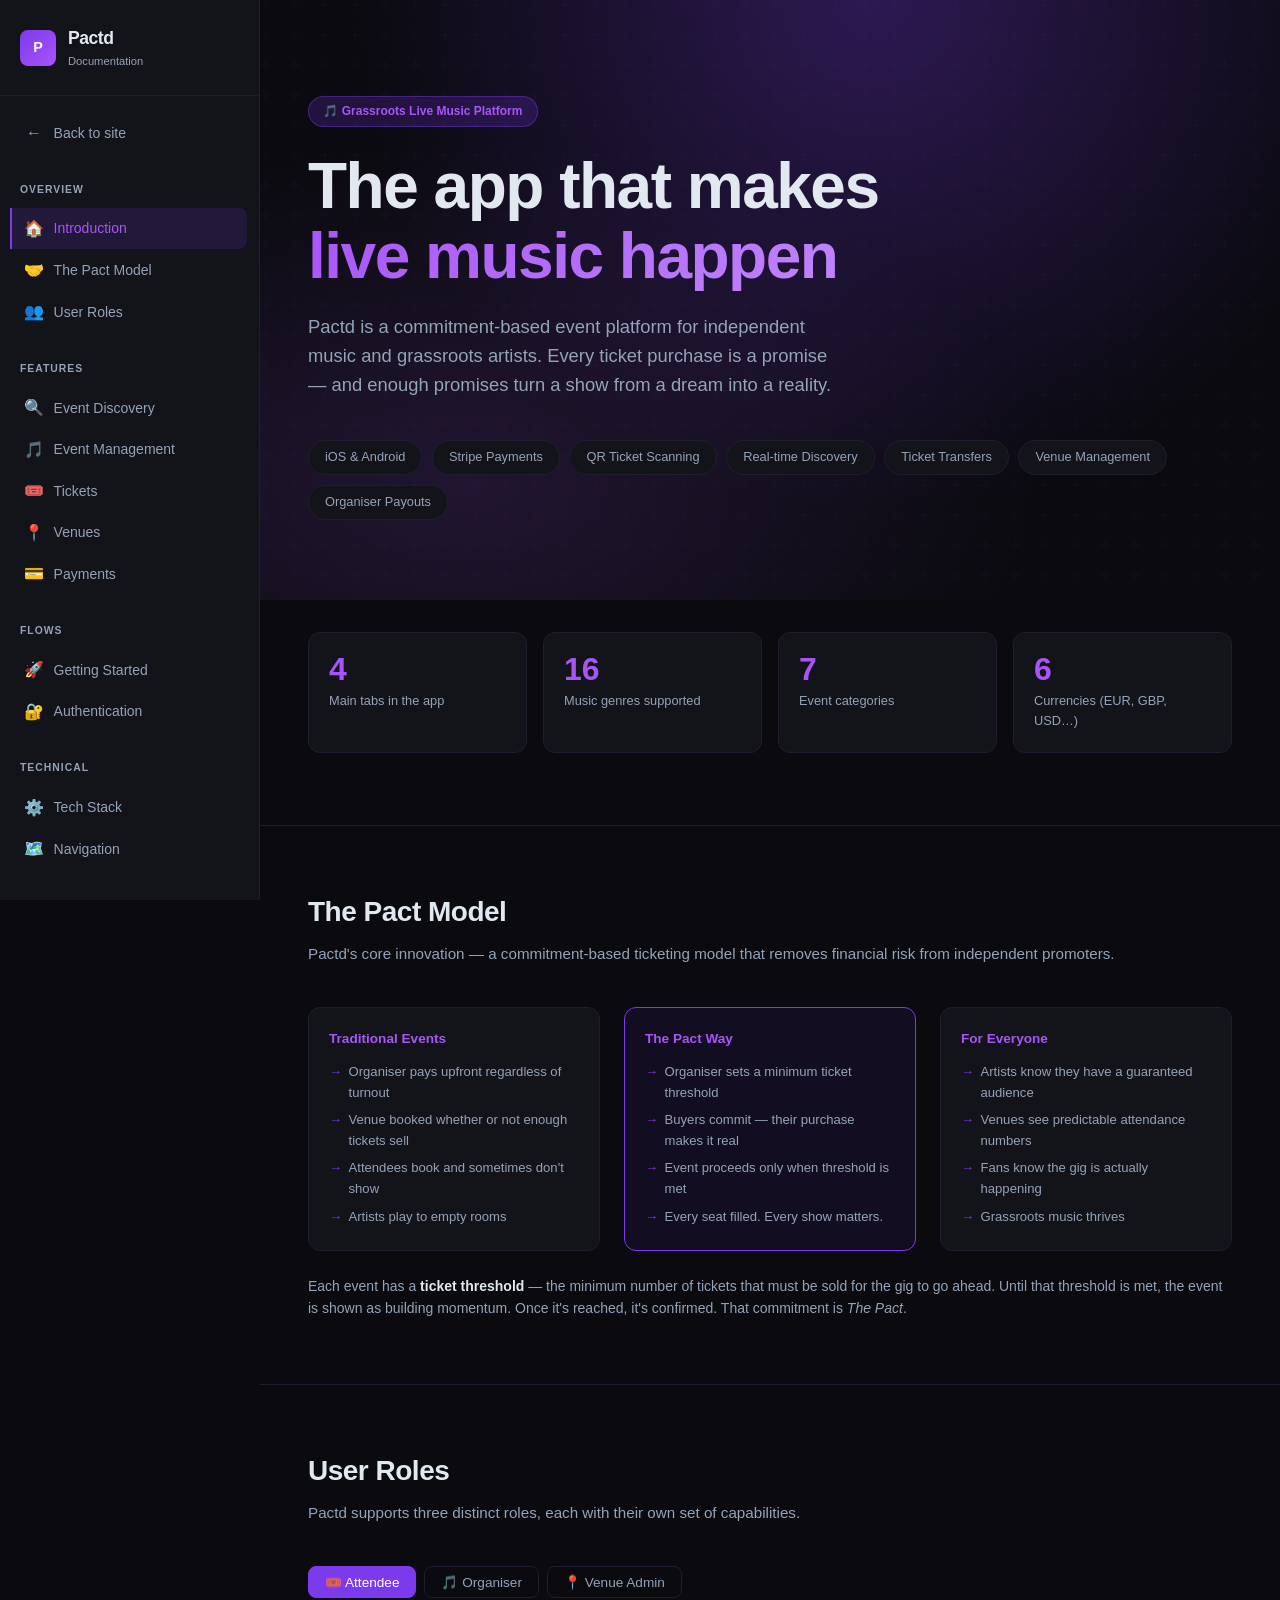
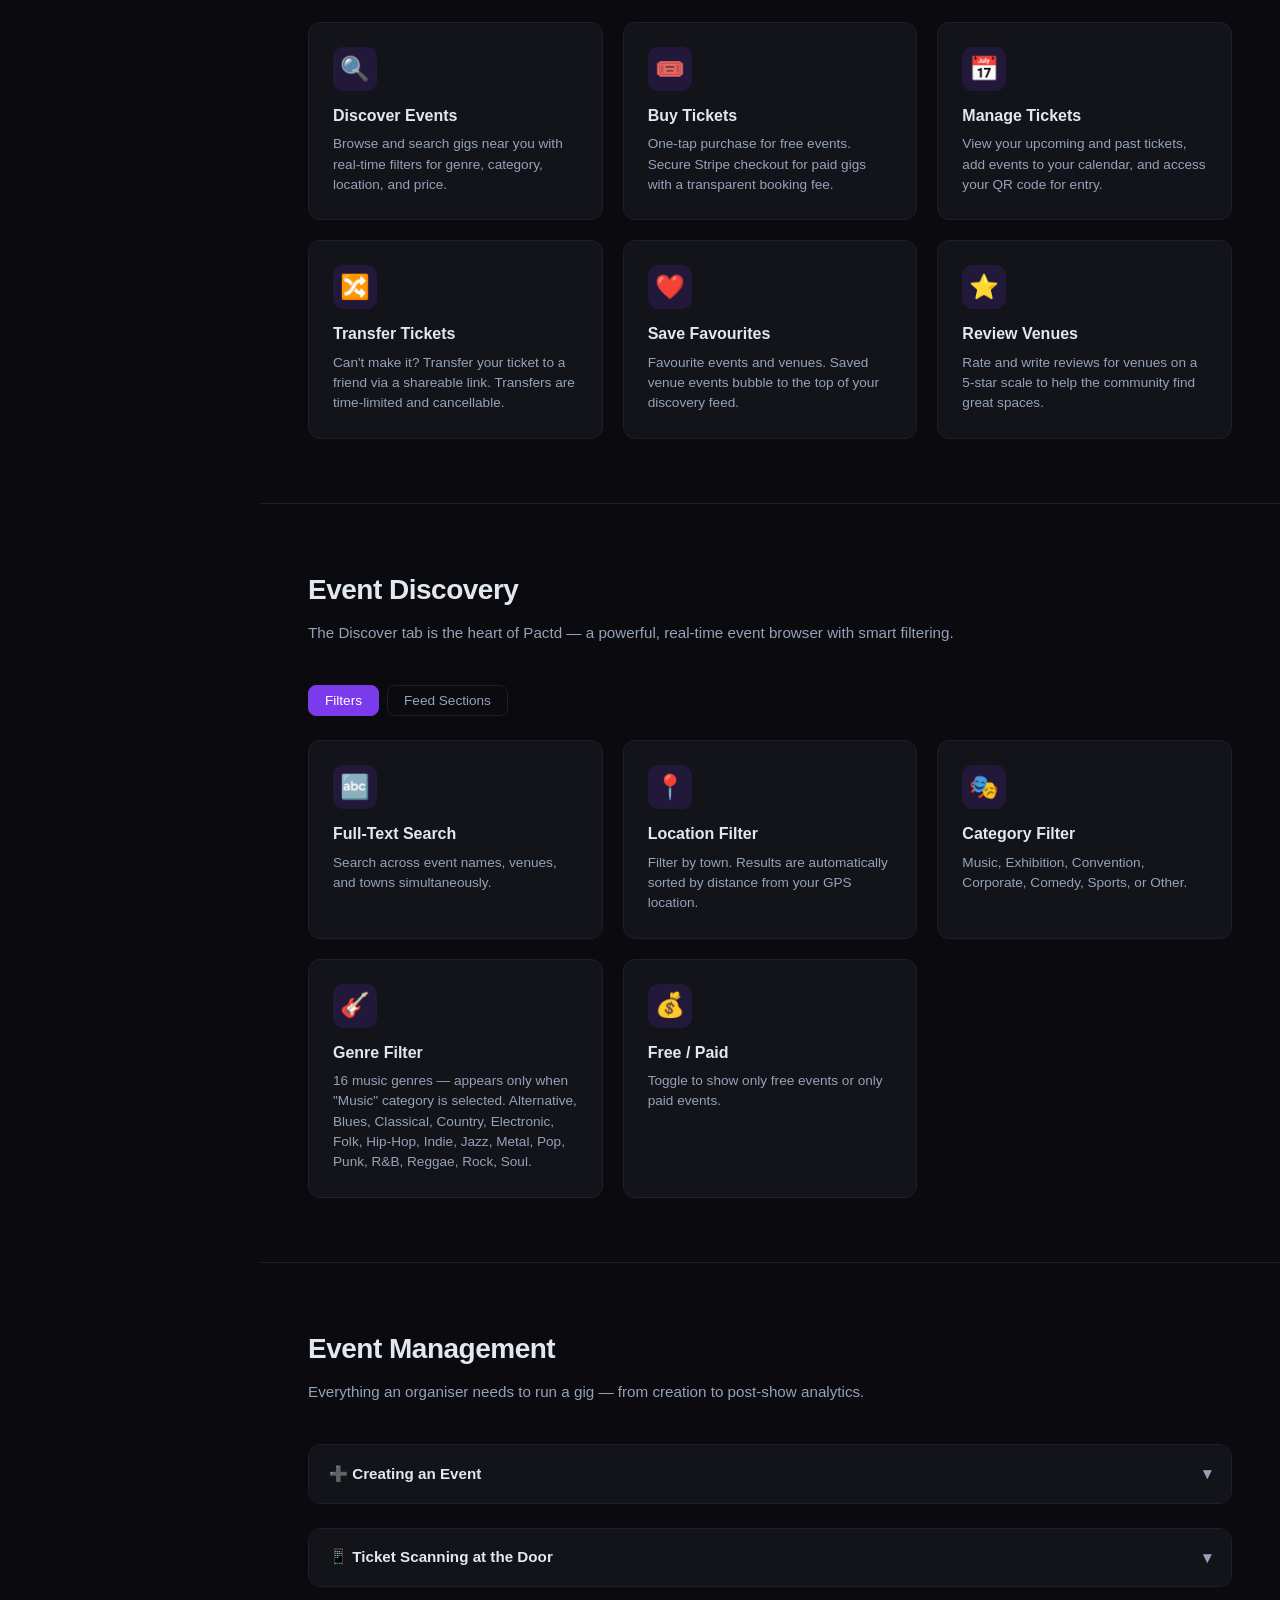
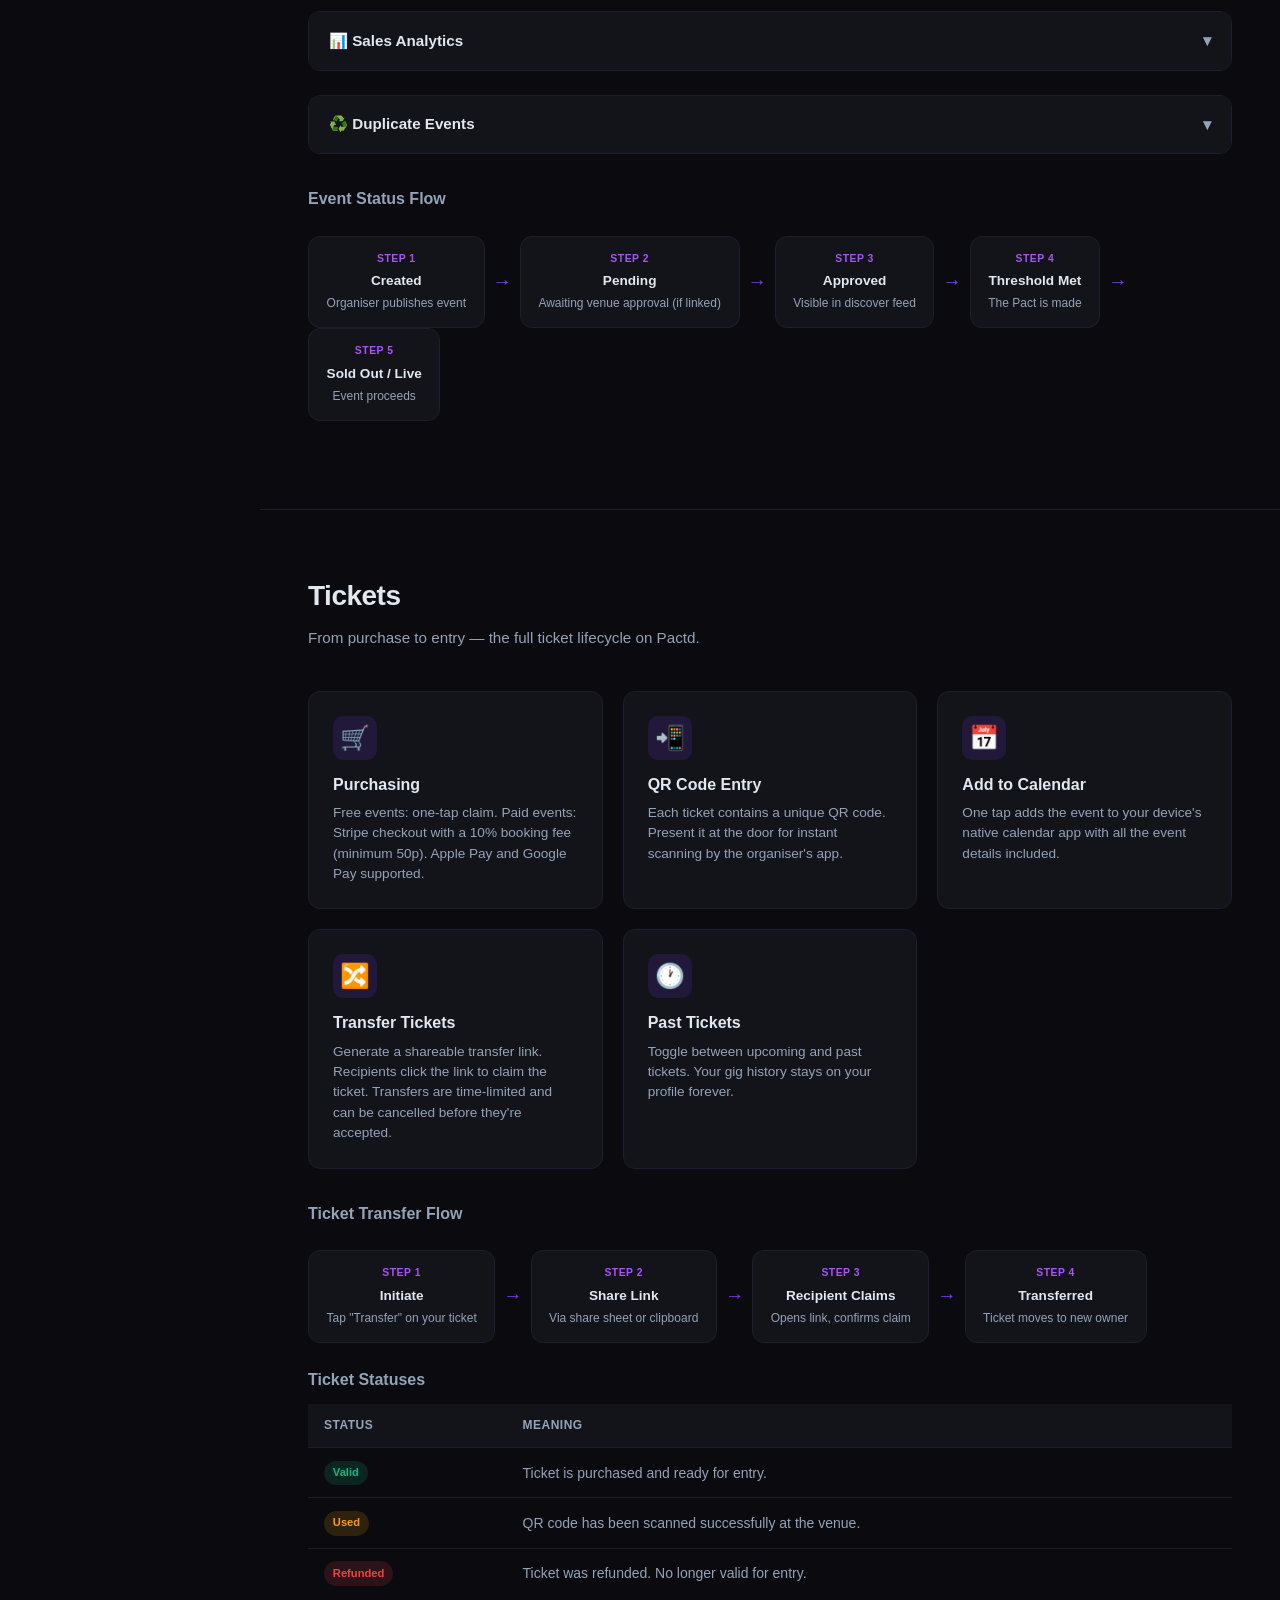
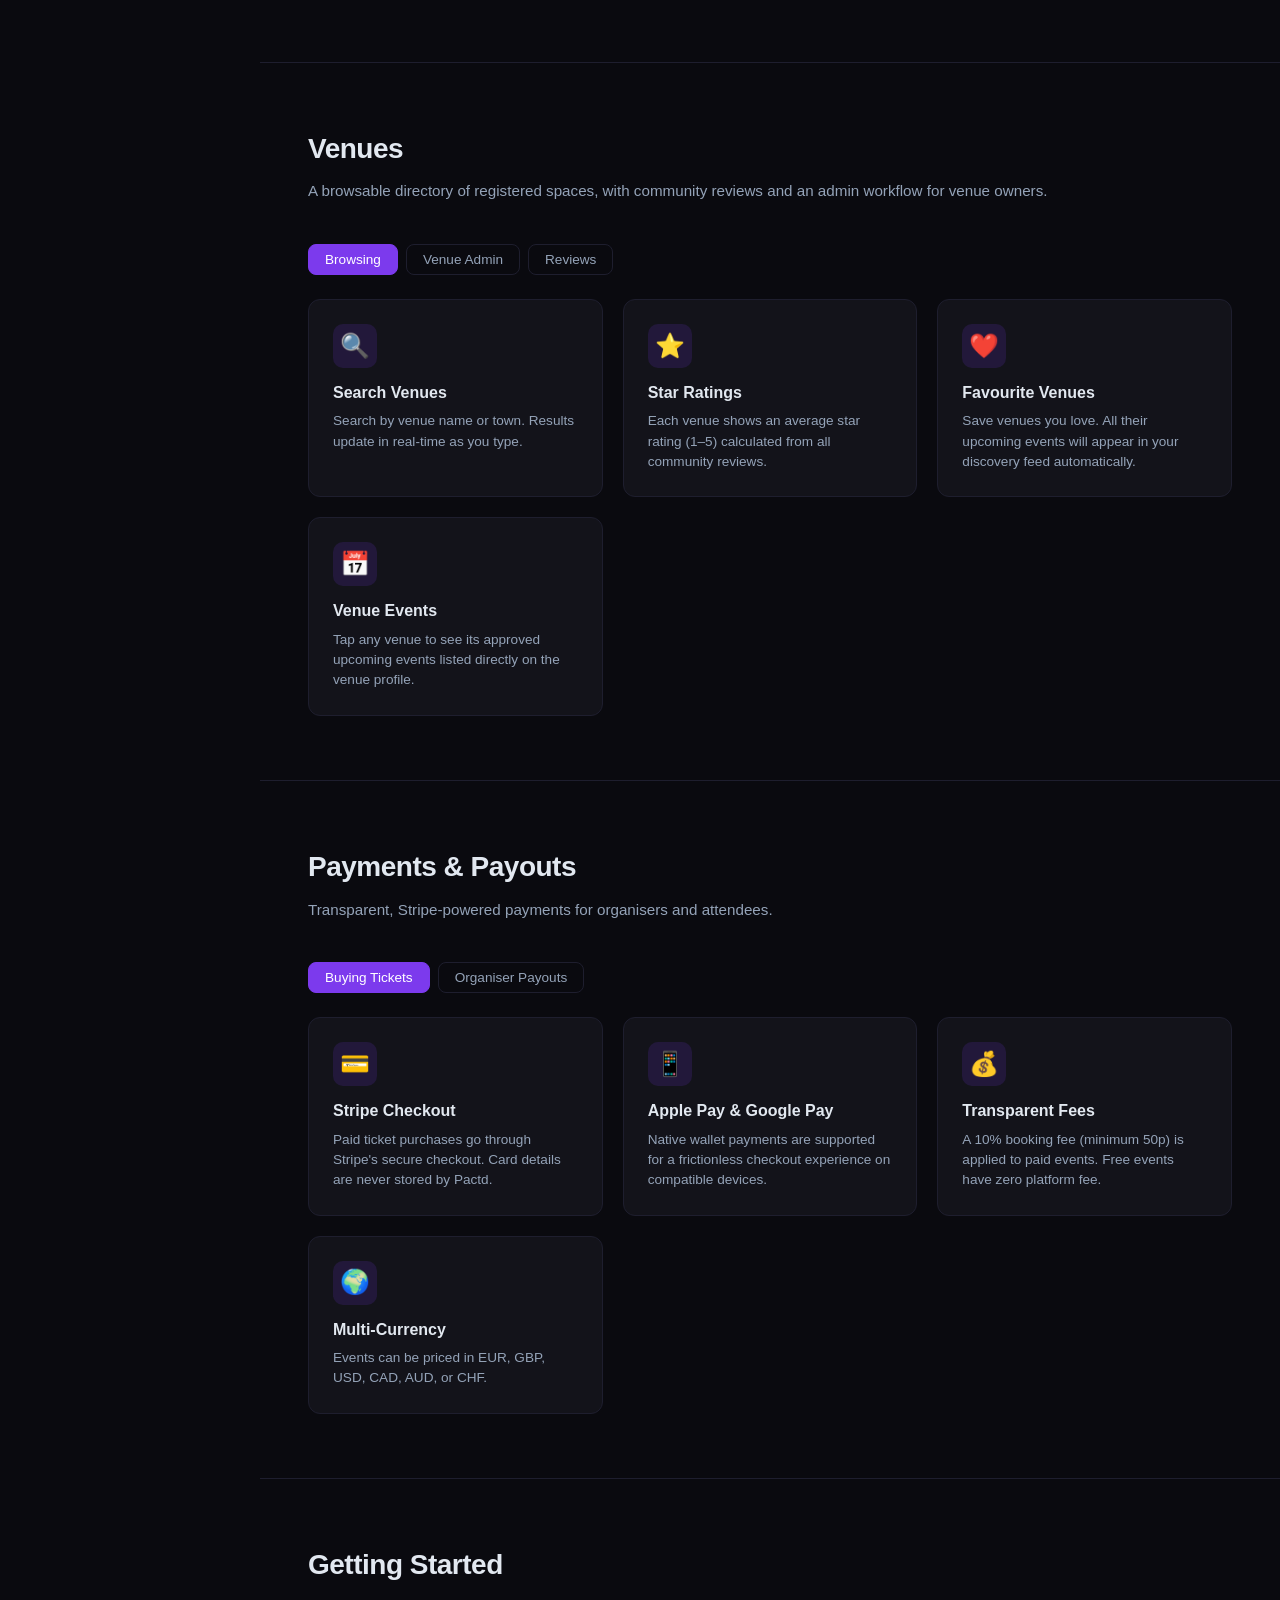
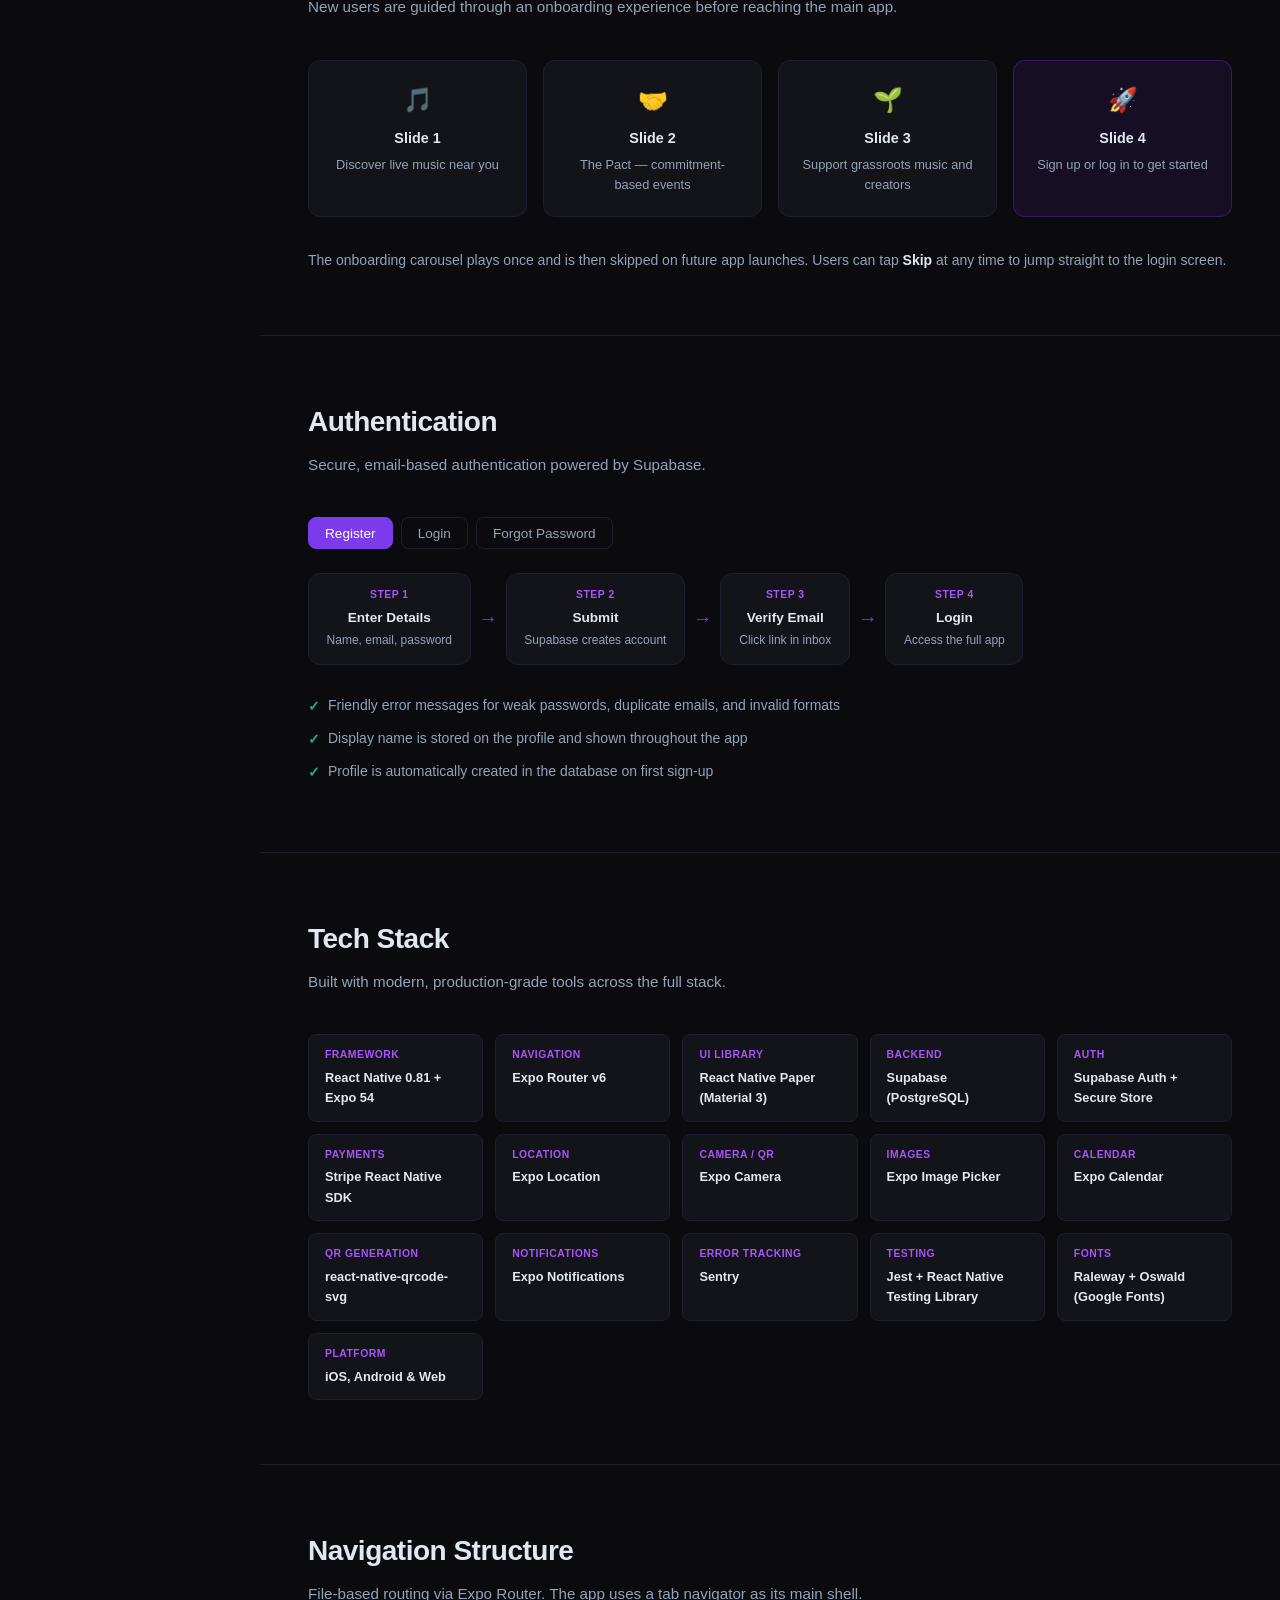
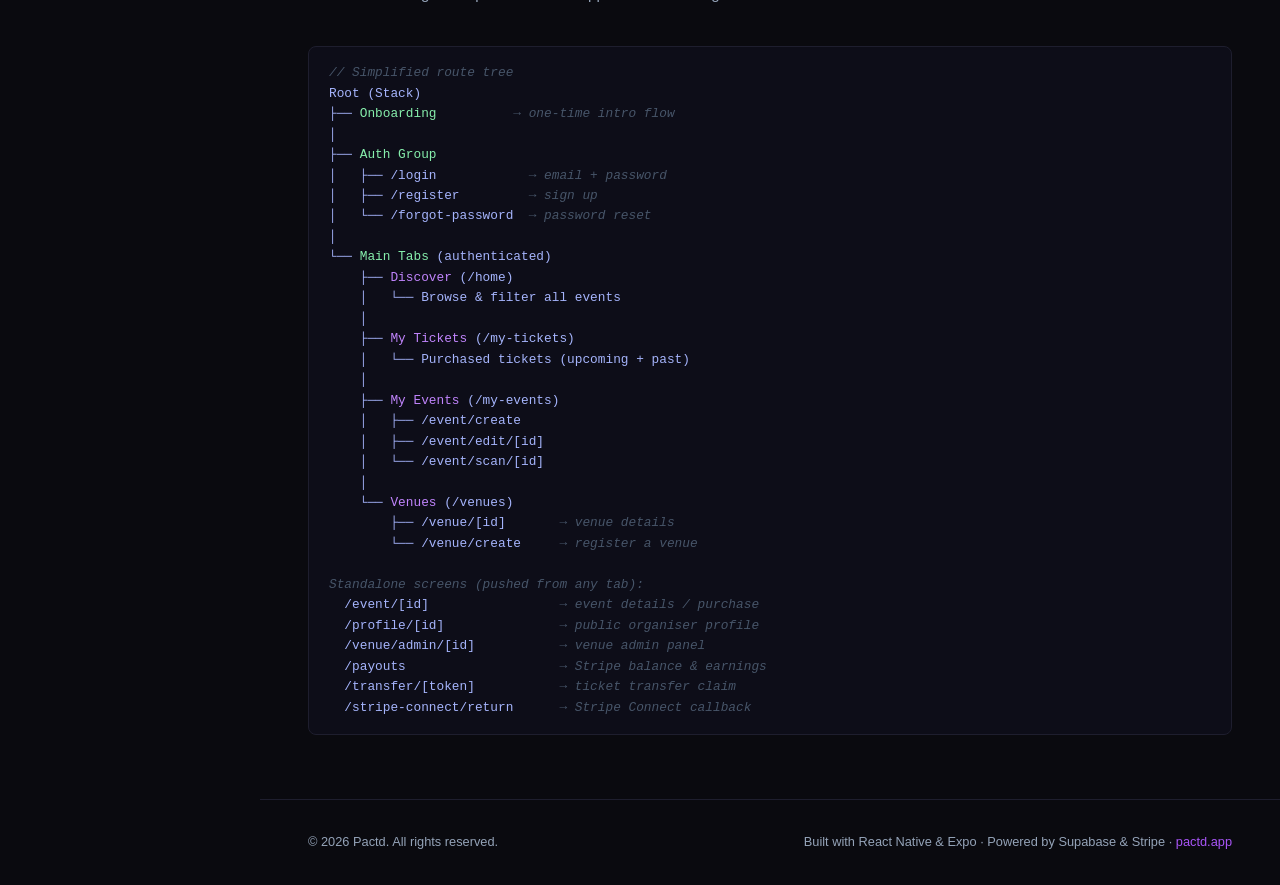
==== commit b962305c: "Fixes currency count and scroll-spy nav bug in docs - Corrects currency stat from 5 to 6 (EUR, GBP, " ====
--- a/docs/index.html
+++ b/docs/index.html
@@ -544,7 +544,7 @@
         <div class="stat-label">Event categories</div>
       </div>
       <div class="stat-card">
-        <div class="stat-val">5</div>
+        <div class="stat-val">6</div>
         <div class="stat-label">Currencies (EUR, GBP, USD…)</div>
       </div>
     </div>
@@ -1355,7 +1355,7 @@
   }
 
   // ── Active nav on scroll ──
-  const sections = document.querySelectorAll('[id]');
+  const sections = document.querySelectorAll('section[id], .section[id]');
   const navLinks = document.querySelectorAll('.nav-link');
 
   const observer = new IntersectionObserver(entries => {
